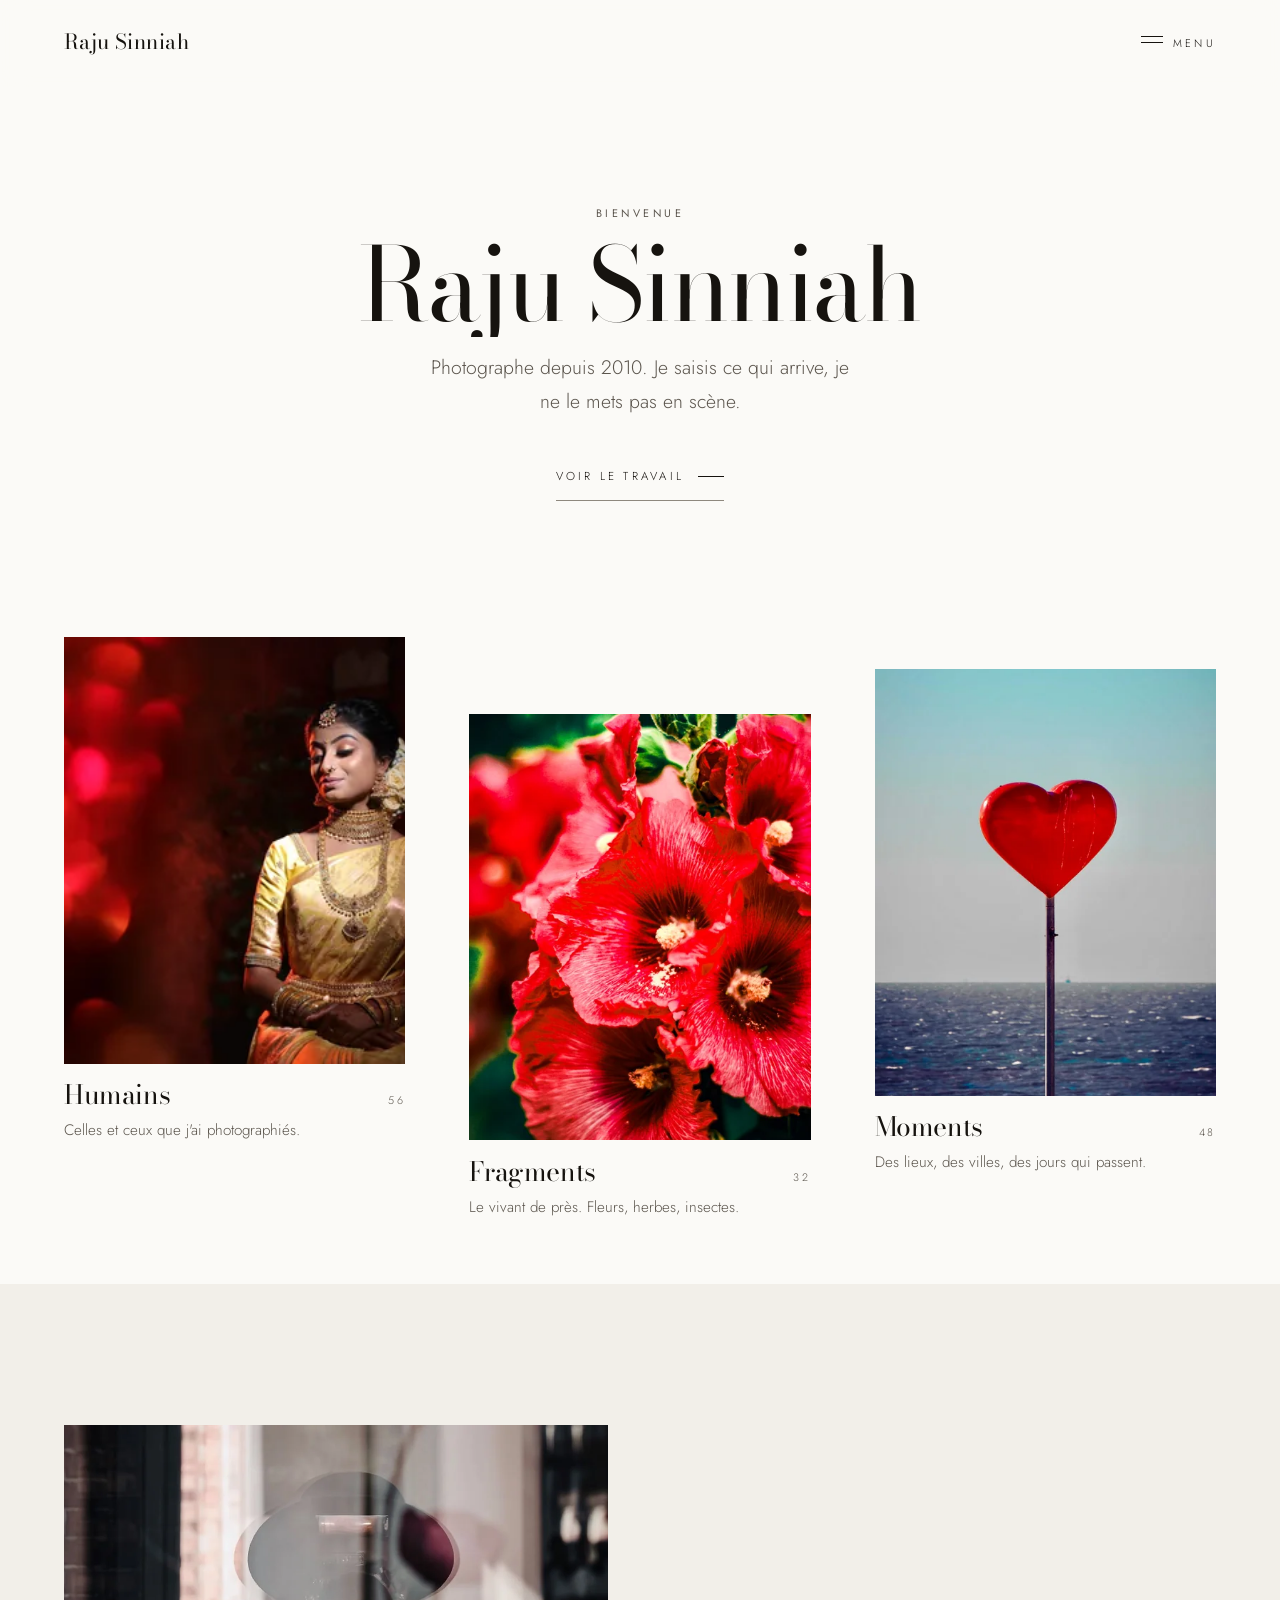
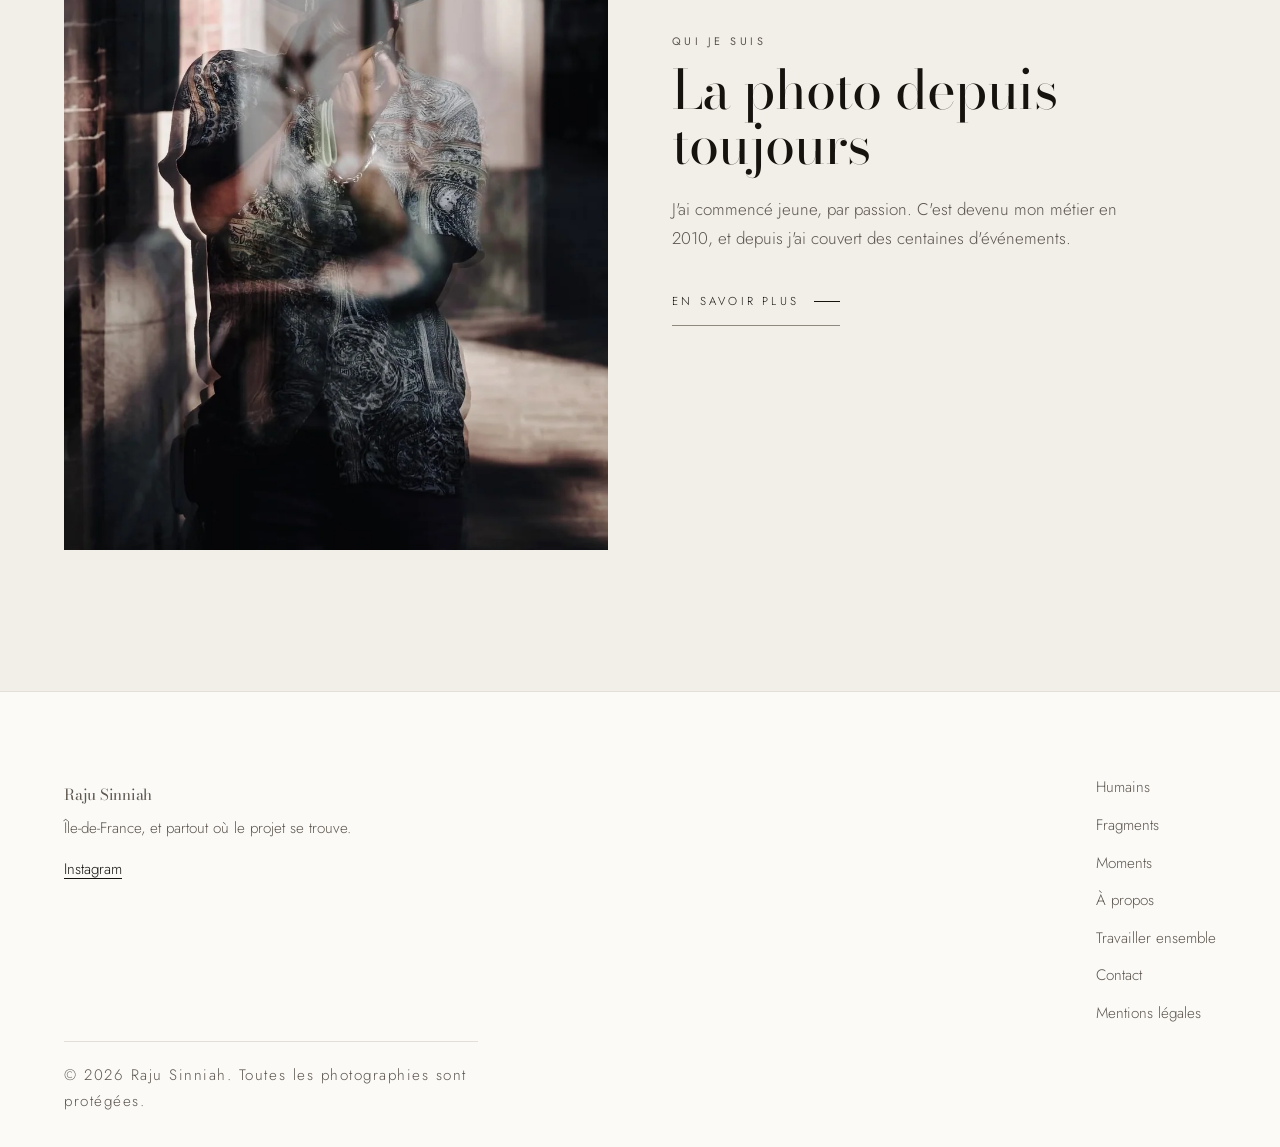
==== index.html @ 7cd714f3 "feat: 136 photographies, fond clair et page à propos Le fond noir rendait le texte pénible à lire. L" ====
<!DOCTYPE html>
<html lang="fr">
<head>
<meta charset="UTF-8">
<meta name="viewport" content="width=device-width, initial-scale=1">
<title>Raju Sinniah — Photographe, Île-de-France</title>
<meta name="description" content="Photographe depuis 2010. Mariages, portraits, événements et images de marque, en Île-de-France et partout en France.">
<link rel="canonical" href="https://jrpsg92.github.io/Rajouphoto.fr/">

<meta property="og:type" content="website">
<meta property="og:title" content="Raju Sinniah — Photographe, Île-de-France">
<meta property="og:description" content="Photographe depuis 2010. Mariages, portraits, événements et images de marque, en Île-de-France et partout en France.">
<meta property="og:image" content="https://jrpsg92.github.io/Rajouphoto.fr/img/humains-01-1200.webp">
<meta property="og:url" content="https://jrpsg92.github.io/Rajouphoto.fr/">
<meta property="og:locale" content="fr_FR">
<meta name="twitter:card" content="summary_large_image">
<meta name="theme-color" content="#0E0B09">

<link rel="preconnect" href="https://fonts.googleapis.com">
<link rel="preconnect" href="https://fonts.gstatic.com" crossorigin>
<link href="https://fonts.googleapis.com/css2?family=Bodoni+Moda:opsz,wght@6..96,400;6..96,500&family=Jost:wght@300;400&display=swap" rel="stylesheet">
<link rel="stylesheet" href="style.css">
</head>
<body>
<a class="saut-contenu" href="#contenu">Aller au contenu</a>

<header class="entete" data-entete>
  <div class="enveloppe entete__rangee">
    <a class="signature" href="index.html">Raju Sinniah</a>
    <button class="bascule" data-bascule aria-expanded="false" aria-controls="menu">
      <span class="bascule__traits" aria-hidden="true"></span>
      <span data-libelle>Menu</span>
    </button>
  </div>
</header>

<nav class="nav" id="menu" data-nav aria-label="Navigation principale">
  <ul>
      <li><a href="index.html" aria-current="page">Accueil</a></li>
      <li><a href="humains.html">Humains</a></li>
      <li><a href="fragments.html">Fragments</a></li>
      <li><a href="moments.html">Moments</a></li>
      <li><a href="a-propos.html">À propos</a></li>
      <li><a href="prestations.html">Travailler ensemble</a></li>
      <li><a href="contact.html">Contact</a></li>
  </ul>
</nav>

<main id="contenu">

  <section class="accueil">
    <div class="enveloppe">
      <span class="leve"><span class="repere">Bienvenue</span></span>
      <h1 class="leve leve--2"><span>Raju Sinniah</span></h1>
      <span class="leve leve--3">
        <span class="accueil__ligne">Photographe depuis 2010. Je saisis ce qui arrive,
        je ne le mets pas en scène.</span>
      </span>
      <div class="accueil__actions"><a class="action" href="humains.html">Voir le travail</a></div>
    </div>
  </section>

  <section class="section section--mince">
    <div class="enveloppe">
      <!-- series:debut -->
      <div class="series">
        <a class="serie" href="humains.html">
          <div class="serie__cadre">
            <img src="img/humains-01-480.webp" srcset="img/humains-01-480.webp 480w, img/humains-01-1000.webp 1000w, img/humains-01-1700.webp 1700w"
               sizes="(min-width: 52rem) 31vw, 100vw"
               alt="Humains, celles et ceux que j'ai photographiés" loading="lazy">
          </div>
          <div class="serie__pied">
            <h3>Humains</h3>
            <span class="serie__nombre">56</span>
          </div>
          <p class="serie__mot">Celles et ceux que j'ai photographiés.</p>
        </a>
        <a class="serie" href="fragments.html">
          <div class="serie__cadre">
            <img src="img/fragments-01-480.webp" srcset="img/fragments-01-480.webp 480w, img/fragments-01-1000.webp 1000w"
               sizes="(min-width: 52rem) 31vw, 100vw"
               alt="Fragments, le vivant de près. fleurs, herbes, insectes" loading="lazy">
          </div>
          <div class="serie__pied">
            <h3>Fragments</h3>
            <span class="serie__nombre">32</span>
          </div>
          <p class="serie__mot">Le vivant de près. Fleurs, herbes, insectes.</p>
        </a>
        <a class="serie" href="moments.html">
          <div class="serie__cadre">
            <img src="img/moments-01-480.webp" srcset="img/moments-01-480.webp 480w, img/moments-01-1000.webp 1000w"
               sizes="(min-width: 52rem) 31vw, 100vw"
               alt="Moments, des lieux, des villes, des jours qui passent" loading="lazy">
          </div>
          <div class="serie__pied">
            <h3>Moments</h3>
            <span class="serie__nombre">48</span>
          </div>
          <p class="serie__mot">Des lieux, des villes, des jours qui passent.</p>
        </a>
      </div>
      <!-- series:fin -->
    </div>
  </section>

  <section class="section section--creuse">
    <div class="enveloppe duo duo--portrait">
      <img src="img/portrait-raju-1000.webp"
           srcset="img/portrait-raju-480.webp 480w, img/portrait-raju-1000.webp 1000w"
           sizes="(min-width: 56rem) 46vw, 100vw"
           alt="Raju Sinniah, appareil levé, reflété dans une vitrine"
           loading="lazy" width="1000" height="1333">
      <div>
        <p class="repere">Qui je suis</p>
        <h2 style="margin-top:.7rem">La photo depuis<br>toujours</h2>
        <p style="margin-top:1.4rem;color:var(--encre-doux)">J'ai commencé jeune,
          par passion. C'est devenu mon métier en 2010, et depuis j'ai couvert
          des centaines d'événements.</p>
        <p style="margin-top:1.6rem"><a class="action" href="a-propos.html">En savoir plus</a></p>
      </div>
    </div>
  </section>

</main>

<footer class="pied">
  <div class="enveloppe">
    <div class="pied__rangee">
      <div>
        <p class="pied__nom didone">Raju Sinniah</p>
        <p>Île-de-France, et partout où le projet se trouve.</p>
        <p><a href="https://www.instagram.com/raju_sinniah/" rel="noopener">Instagram</a></p>
      </div>
      <ul>
        <li><a href="humains.html">Humains</a></li>
        <li><a href="fragments.html">Fragments</a></li>
        <li><a href="moments.html">Moments</a></li>
        <li><a href="a-propos.html">À propos</a></li>
        <li><a href="prestations.html">Travailler ensemble</a></li>
        <li><a href="contact.html">Contact</a></li>
        <li><a href="mentions-legales.html">Mentions légales</a></li>
      </ul>
    </div>
    <p class="pied__mention">© 2026 Raju Sinniah. Toutes les photographies sont protégées.</p>
  </div>
</footer>

<script src="script.js" defer></script>
<script type="application/ld+json">
{
  "@context": "https://schema.org",
  "@type": "ProfessionalService",
  "name": "Raju Sinniah",
  "description": "Photographe depuis 2010. Mariages, portraits, événements et images de marque.",
  "url": "https://jrpsg92.github.io/Rajouphoto.fr/",
  "image": "https://jrpsg92.github.io/Rajouphoto.fr/img/humains-01-1000.webp",
  "address": { "@type": "PostalAddress", "addressRegion": "Île-de-France", "addressCountry": "FR" },
  "areaServed": { "@type": "Country", "name": "France" },
  "sameAs": ["https://www.instagram.com/raju_sinniah/"],
  "foundingDate": "2010"
}
</script>
</body>
</html>
---- style.css ----
/* ==========================================================================
   Raju Sinniah — photographe
   Blanc chaud, encre, un rouge profond en repère. Les photographies
   portent toute la couleur, le site n'en ajoute pas. Didone de magazine
   pour les titres, sans empattement fin pour le texte.
   ========================================================================== */

:root {
  --blanc: #FBFAF7;
  --blanc-creux: #F2EFE9;
  --encre: #16130F;
  --encre-doux: #5C564E;
  --rouge: #A8181E;

  --filet: #E3DFD8;        /* séparateur décoratif */
  --filet-actif: #8E887E;  /* contour porteur d'information, ≥ 3:1 */

  --marge: clamp(1.25rem, 5vw, 5rem);
  --respiration: clamp(4.5rem, 11vw, 9rem);
  --courbe: cubic-bezier(.19, 1, .22, 1);
}

*, *::before, *::after { box-sizing: border-box; }
html { scroll-behavior: smooth; }

body {
  margin: 0;
  background: var(--blanc);
  color: var(--encre);
  font-family: Jost, system-ui, -apple-system, sans-serif;
  font-size: clamp(1rem, .95rem + .2vw, 1.06rem);
  font-weight: 300;
  line-height: 1.7;
  -webkit-font-smoothing: antialiased;
}

h1, h2, h3, .didone {
  font-family: "Bodoni Moda", Didot, "Times New Roman", serif;
  font-weight: 400;
  font-optical-sizing: auto;
  line-height: 1.02;
  letter-spacing: -.015em;
  margin: 0;
  text-wrap: balance;
}

h1 { font-size: clamp(2.8rem, 1.4rem + 6.2vw, 7rem); }
h2 { font-size: clamp(2rem, 1.3rem + 3vw, 3.4rem); }
h3 { font-size: clamp(1.25rem, 1.1rem + .7vw, 1.7rem); }

p { margin: 0 0 1em; max-width: 46ch; }
img { display: block; max-width: 100%; height: auto; }

a { color: var(--encre); text-underline-offset: .25em; }
a:hover { text-decoration-color: var(--rouge); }

:focus-visible { outline: 2px solid var(--rouge); outline-offset: 4px; }

.repere {
  font-size: .68rem; font-weight: 400;
  letter-spacing: .32em; text-transform: uppercase;
  color: var(--encre-doux);
}

.enveloppe { width: min(100% - 2 * var(--marge), 1440px); margin-inline: auto; }

.saut-contenu {
  position: absolute; left: -9999px; top: 0;
  background: var(--encre); color: var(--blanc);
  padding: .75rem 1.25rem; z-index: 300;
}
.saut-contenu:focus { left: 1rem; top: 1rem; }

/* --- En-tête ------------------------------------------------------------ */
.entete {
  position: sticky; top: 0; z-index: 200;
  padding-block: 1.3rem;
  background: color-mix(in srgb, var(--blanc) 90%, transparent);
  backdrop-filter: blur(14px);
  border-bottom: 1px solid transparent;
  transition: border-color .4s var(--courbe);
}
.entete[data-pose="true"] { border-bottom-color: var(--filet); }
.entete__rangee { display: flex; align-items: center; justify-content: space-between; gap: 1rem; }

.signature {
  font-family: "Bodoni Moda", Didot, serif;
  font-size: 1.3rem; letter-spacing: .02em;
  text-decoration: none; color: var(--encre); line-height: 1;
}

.bascule {
  display: inline-flex; align-items: center; gap: .6rem;
  background: none; border: 0; color: var(--encre);
  font: inherit; font-size: .68rem; letter-spacing: .3em;
  text-transform: uppercase; cursor: pointer;
  min-height: 44px; padding: 0;
}
.bascule__traits { position: relative; width: 22px; height: 1px; background: currentColor; }
.bascule__traits::before {
  content: ""; position: absolute; left: 0; top: -6px;
  width: 22px; height: 1px; background: currentColor;
  transition: transform .4s var(--courbe);
}
[aria-expanded="true"] .bascule__traits { background: transparent; }
[aria-expanded="true"] .bascule__traits::before { transform: translateY(6px) rotate(-45deg); }
[aria-expanded="true"] .bascule__traits::after {
  content: ""; position: absolute; left: 0; top: 0;
  width: 22px; height: 1px; background: currentColor;
  transform: rotate(45deg);
}

/* Volet plein écran : le menu devient un moment, pas une barre. */
.nav {
  position: fixed; inset: 0; z-index: 150;
  background: var(--blanc);
  display: grid; place-items: center;
  opacity: 0; visibility: hidden;
  transition: opacity .45s var(--courbe), visibility .45s;
}
.nav[data-ouvert="true"] { opacity: 1; visibility: visible; }
.nav ul { list-style: none; margin: 0; padding: 0; text-align: center; }
.nav li { overflow: hidden; }
.nav a {
  display: block; padding: .14em 0;
  font-family: "Bodoni Moda", Didot, serif;
  font-size: clamp(1.9rem, 1rem + 4.4vw, 3.6rem);
  text-decoration: none; color: var(--encre);
  transform: translateY(105%);
  transition: transform .6s var(--courbe), color .3s;
}
.nav[data-ouvert="true"] a { transform: translateY(0); }
.nav li:nth-child(2) a { transition-delay: .05s; }
.nav li:nth-child(3) a { transition-delay: .1s; }
.nav li:nth-child(4) a { transition-delay: .15s; }
.nav li:nth-child(5) a { transition-delay: .2s; }
.nav li:nth-child(6) a { transition-delay: .25s; }
.nav li:nth-child(7) a { transition-delay: .3s; }
.nav a:hover, .nav a[aria-current="page"] { color: var(--rouge); }

/* --- Liens d'action ----------------------------------------------------- */
.action {
  display: inline-flex; align-items: center; gap: .9rem;
  min-height: 48px; padding: .2rem 0;
  font-size: .72rem; letter-spacing: .28em; text-transform: uppercase;
  color: var(--encre); text-decoration: none;
  border-bottom: 1px solid var(--filet-actif);
  transition: border-color .35s var(--courbe), color .35s;
}
.action::after { content: ""; width: 26px; height: 1px; background: currentColor; transition: width .35s var(--courbe); }
.action:hover { color: var(--rouge); border-color: var(--rouge); }
.action:hover::after { width: 42px; }

/* --- Accueil ------------------------------------------------------------ */
/* Pas de grande photographie en ouverture : un mot, un nom, et le travail
   juste en dessous. */
.accueil {
  padding-block: clamp(4rem, 13vh, 9rem) clamp(3rem, 8vh, 6rem);
  text-align: center;
}
.accueil h1 { margin-block: .7rem .9rem; }
.accueil__ligne {
  font-size: clamp(1.02rem, .96rem + .45vw, 1.22rem);
  color: var(--encre-doux); max-width: 38ch;
  margin-inline: auto;
}
.accueil__actions { display: flex; justify-content: center; margin-top: 2.2rem; }

/* Le mot d'accueil se révèle au chargement, une fois. */
.leve { display: block; overflow: hidden; }
.leve > * { display: block; transform: translateY(102%); animation: lever 1s var(--courbe) .1s forwards; }
.leve--2 > * { animation-delay: .22s; }
.leve--3 > * { animation-delay: .34s; }
@keyframes lever { to { transform: translateY(0); } }

/* --- Sections ----------------------------------------------------------- */
.section { padding-block: var(--respiration); }
.section--creuse { background: var(--blanc-creux); }
.section--mince { padding-block: clamp(2.5rem, 6vw, 4rem); }
.section__chapeau { margin-bottom: clamp(2.5rem, 6vw, 4rem); }
.section__chapeau h2 { margin-top: .7rem; }
.section__chapeau p:last-child { margin-top: 1.1rem; color: var(--encre-doux); }

/* --- Séries ------------------------------------------------------------- */
.series { display: grid; gap: clamp(2.5rem, 5vw, 4rem); }
@media (min-width: 52rem) {
  .series { grid-template-columns: repeat(3, 1fr); align-items: start; }
  .series > :nth-child(2) { margin-top: clamp(2.5rem, 6vw, 5rem); }
  .series > :nth-child(3) { margin-top: clamp(1rem, 2.5vw, 2rem); }
}

.serie { display: block; text-decoration: none; color: var(--encre); }
.serie__cadre { overflow: hidden; background: var(--blanc-creux); }
.serie__cadre img {
  width: 100%; aspect-ratio: 4 / 5; object-fit: cover;
  transition: transform 1.3s var(--courbe);
}
.serie:hover .serie__cadre img { transform: scale(1.03); }
.serie__pied { display: flex; align-items: baseline; gap: 1rem; margin-top: 1.1rem; }
.serie__pied h3 { transition: color .3s; }
.serie:hover .serie__pied h3 { color: var(--rouge); }
.serie__nombre { font-size: .68rem; letter-spacing: .24em; color: var(--encre-doux); margin-left: auto; }
.serie__mot { margin: .5rem 0 0; color: var(--encre-doux); font-size: .95rem; }

/* --- Planche ------------------------------------------------------------ */
.planche { display: grid; gap: clamp(.5rem, 1.2vw, 1rem); grid-template-columns: repeat(2, 1fr); }
@media (min-width: 40rem) { .planche { grid-template-columns: repeat(3, 1fr); } }
@media (min-width: 72rem) { .planche { grid-template-columns: repeat(4, 1fr); } }

.cliche { margin: 0; background: var(--blanc-creux); }
.cliche button { display: block; width: 100%; padding: 0; border: 0; background: none; cursor: zoom-in; overflow: hidden; }
.cliche img {
  width: 100%; aspect-ratio: 4 / 5; object-fit: cover;
  transition: transform 1.1s var(--courbe), opacity .4s;
}
.cliche button:hover img { transform: scale(1.04); opacity: .88; }

/* --- Listes ------------------------------------------------------------- */
.liste-grande { list-style: none; margin: 0; padding: 0; }
.liste-grande li { border-top: 1px solid var(--filet); }
.liste-grande li:last-child { border-bottom: 1px solid var(--filet); }
.liste-grande span {
  display: block; padding-block: clamp(1rem, 2.4vw, 1.5rem);
  font-family: "Bodoni Moda", Didot, serif;
  font-size: clamp(1.35rem, 1rem + 1.9vw, 2.4rem);
  line-height: 1.12;
}
.liste-grande em {
  font-style: normal; display: block; margin-top: .35rem;
  color: var(--encre-doux); font-family: Jost, sans-serif;
  font-size: .68rem; letter-spacing: .24em; text-transform: uppercase;
}

/* --- Duo texte / image -------------------------------------------------- */
.duo { display: grid; gap: clamp(2rem, 5vw, 4.5rem); align-items: center; }
@media (min-width: 56rem) { .duo { grid-template-columns: 1fr 1fr; } }
.duo img { width: 100%; aspect-ratio: 4 / 5; object-fit: cover; }
.duo--portrait img { aspect-ratio: 3 / 4; }

/* --- Pied --------------------------------------------------------------- */
.pied { border-top: 1px solid var(--filet); padding-block: clamp(3rem, 7vw, 5rem) 2rem; }
.pied__rangee { display: grid; gap: 2.5rem; }
@media (min-width: 52rem) { .pied__rangee { grid-template-columns: 1fr auto; align-items: start; } }
.pied__nom { font-family: "Bodoni Moda", Didot, serif; font-size: clamp(2rem, 1.2rem + 2.6vw, 3.2rem); line-height: 1; margin: 0; }
.pied p { color: var(--encre-doux); font-size: .95rem; margin: .9rem 0 0; }
.pied ul { list-style: none; margin: 0; padding: 0; display: grid; gap: .55rem; }
.pied ul a { font-size: .95rem; color: var(--encre-doux); text-decoration: none; }
.pied ul a:hover { color: var(--encre); }
.pied__mention {
  margin-top: clamp(2.5rem, 6vw, 4rem); padding-top: 1.3rem;
  border-top: 1px solid var(--filet);
  font-size: .72rem; letter-spacing: .1em; color: var(--encre-doux);
}

/* --- Visionneuse -------------------------------------------------------- */
.visionneuse { border: 0; padding: 0; background: transparent; max-width: 100vw; max-height: 100svh; }
.visionneuse::backdrop { background: rgb(20 17 14 / .95); }
.visionneuse img { max-width: 94vw; max-height: 84svh; width: auto; }
.visionneuse__barre { display: flex; justify-content: center; gap: 1.5rem; padding-top: 1.25rem; }
.visionneuse__bouton {
  width: 48px; height: 48px; border: 0; background: none;
  color: #CFC9C0; font-size: 1.3rem; cursor: pointer;
  transition: color .3s;
}
.visionneuse__bouton:hover { color: #FFFFFF; }

/* --- Utilitaires -------------------------------------------------------- */
.hors-ecran {
  position: absolute; width: 1px; height: 1px;
  padding: 0; margin: -1px; overflow: hidden;
  clip-path: inset(50%); white-space: nowrap;
}

@media (prefers-reduced-motion: reduce) {
  html { scroll-behavior: auto; }
  *, *::before, *::after {
    animation-duration: .01ms !important;
    animation-iteration-count: 1 !important;
    transition-duration: .01ms !important;
  }
  .leve > * { transform: none; }
  .nav a { transform: none; }
}
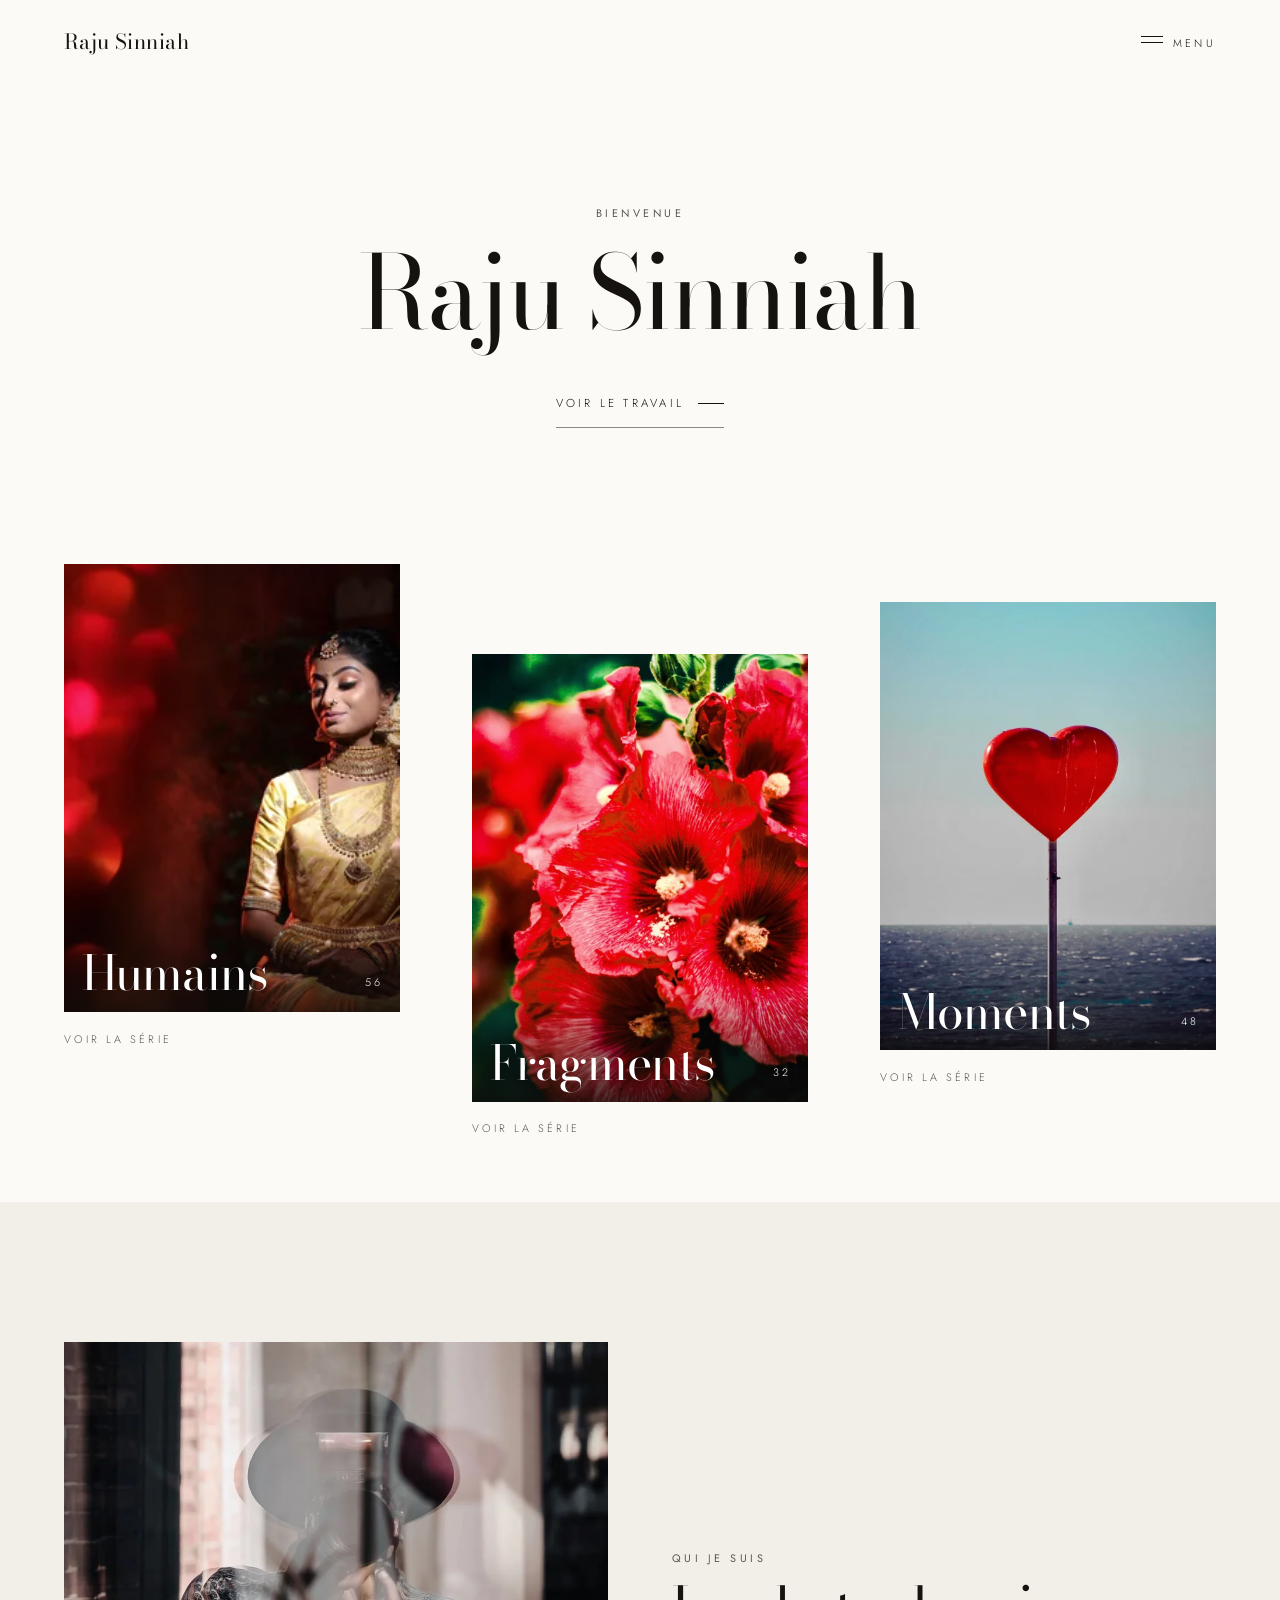
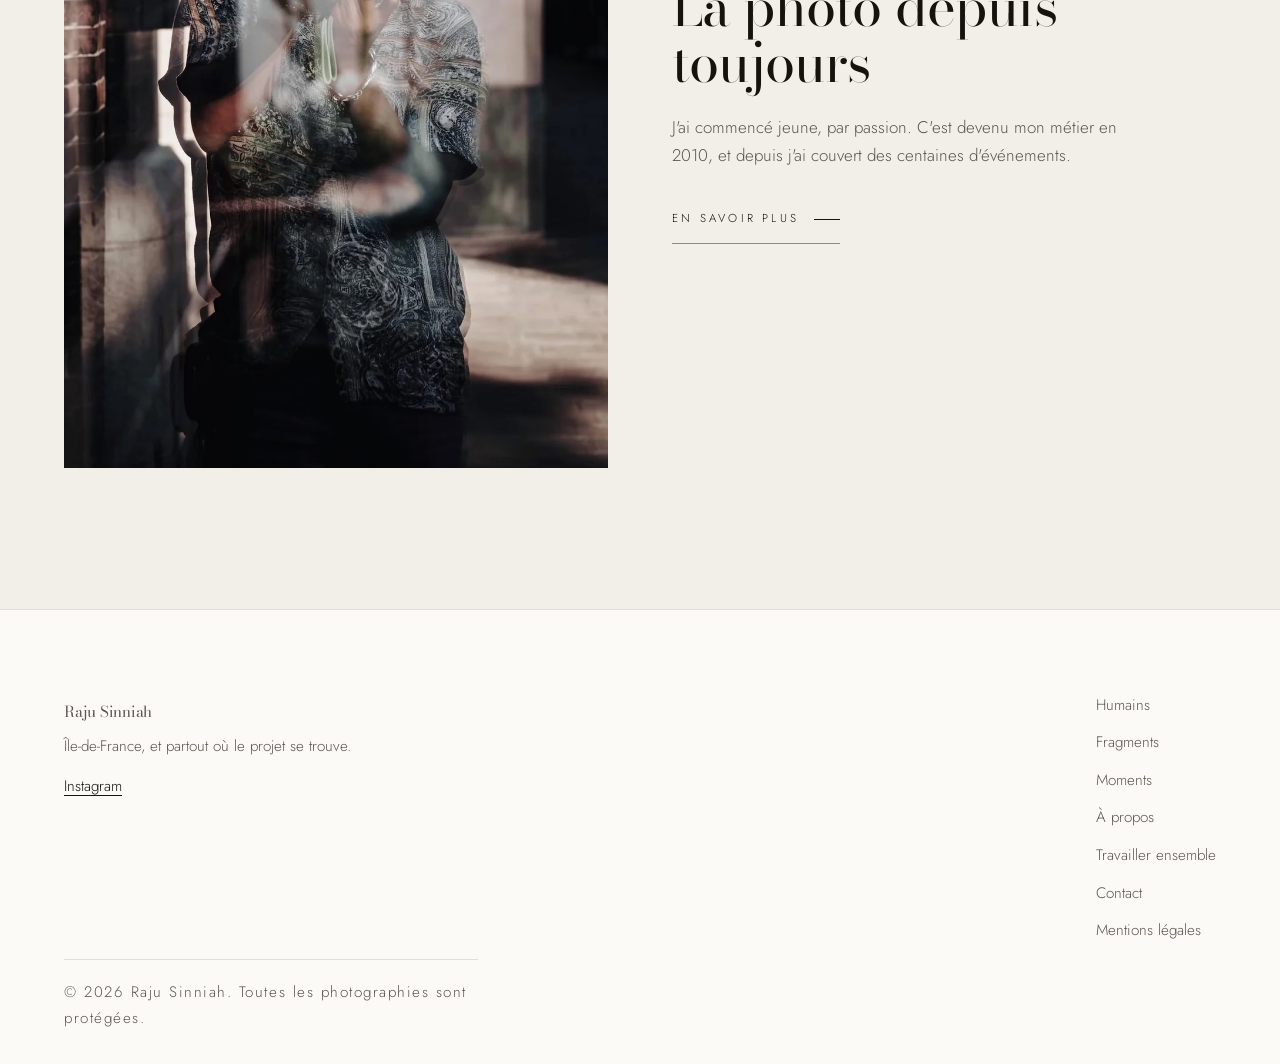
==== commit 3712a9be: "feat: interactions d'ouverture et mise en page des séries Corrige le nom tranché sur l'accueil. Le m" ====
--- a/index.html
+++ b/index.html
@@ -23,6 +23,7 @@
 </head>
 <body>
 <a class="saut-contenu" href="#contenu">Aller au contenu</a>
+<div class="rideau" aria-hidden="true"></div>
 
 <header class="entete" data-entete>
   <div class="enveloppe entete__rangee">
@@ -52,11 +53,9 @@
     <div class="enveloppe">
       <span class="leve"><span class="repere">Bienvenue</span></span>
       <h1 class="leve leve--2"><span>Raju Sinniah</span></h1>
-      <span class="leve leve--3">
-        <span class="accueil__ligne">Photographe depuis 2010. Je saisis ce qui arrive,
-        je ne le mets pas en scène.</span>
-      </span>
-      <div class="accueil__actions"><a class="action" href="humains.html">Voir le travail</a></div>
+      <div class="accueil__actions leve leve--3">
+        <span><a class="action" href="humains.html">Voir le travail</a></span>
+      </div>
     </div>
   </section>
 
@@ -64,41 +63,41 @@
     <div class="enveloppe">
       <!-- series:debut -->
       <div class="series">
-        <a class="serie" href="humains.html">
-          <div class="serie__cadre">
+        <a class="serie" href="humains.html" data-apparait style="--delai:0.00s">
+          <div class="serie__cadre volet">
             <img src="img/humains-01-480.webp" srcset="img/humains-01-480.webp 480w, img/humains-01-1000.webp 1000w, img/humains-01-1700.webp 1700w"
                sizes="(min-width: 52rem) 31vw, 100vw"
-               alt="Humains, celles et ceux que j'ai photographiés" loading="lazy">
+               alt="Humains, photographie de Raju Sinniah" loading="lazy">
+            <span class="serie__pied">
+              <span class="serie__nom didone">Humains</span>
+              <span class="serie__nombre">56</span>
+            </span>
           </div>
-          <div class="serie__pied">
-            <h3>Humains</h3>
-            <span class="serie__nombre">56</span>
-          </div>
-          <p class="serie__mot">Celles et ceux que j'ai photographiés.</p>
+          <span class="serie__fleche">Voir la série</span>
         </a>
-        <a class="serie" href="fragments.html">
-          <div class="serie__cadre">
+        <a class="serie" href="fragments.html" data-apparait style="--delai:0.12s">
+          <div class="serie__cadre volet">
             <img src="img/fragments-01-480.webp" srcset="img/fragments-01-480.webp 480w, img/fragments-01-1000.webp 1000w"
                sizes="(min-width: 52rem) 31vw, 100vw"
-               alt="Fragments, le vivant de près. fleurs, herbes, insectes" loading="lazy">
+               alt="Fragments, photographie de Raju Sinniah" loading="lazy">
+            <span class="serie__pied">
+              <span class="serie__nom didone">Fragments</span>
+              <span class="serie__nombre">32</span>
+            </span>
           </div>
-          <div class="serie__pied">
-            <h3>Fragments</h3>
-            <span class="serie__nombre">32</span>
-          </div>
-          <p class="serie__mot">Le vivant de près. Fleurs, herbes, insectes.</p>
+          <span class="serie__fleche">Voir la série</span>
         </a>
-        <a class="serie" href="moments.html">
-          <div class="serie__cadre">
+        <a class="serie" href="moments.html" data-apparait style="--delai:0.24s">
+          <div class="serie__cadre volet">
             <img src="img/moments-01-480.webp" srcset="img/moments-01-480.webp 480w, img/moments-01-1000.webp 1000w"
                sizes="(min-width: 52rem) 31vw, 100vw"
-               alt="Moments, des lieux, des villes, des jours qui passent" loading="lazy">
+               alt="Moments, photographie de Raju Sinniah" loading="lazy">
+            <span class="serie__pied">
+              <span class="serie__nom didone">Moments</span>
+              <span class="serie__nombre">48</span>
+            </span>
           </div>
-          <div class="serie__pied">
-            <h3>Moments</h3>
-            <span class="serie__nombre">48</span>
-          </div>
-          <p class="serie__mot">Des lieux, des villes, des jours qui passent.</p>
+          <span class="serie__fleche">Voir la série</span>
         </a>
       </div>
       <!-- series:fin -->
@@ -106,12 +105,14 @@
   </section>
 
   <section class="section section--creuse">
-    <div class="enveloppe duo duo--portrait">
-      <img src="img/portrait-raju-1000.webp"
-           srcset="img/portrait-raju-480.webp 480w, img/portrait-raju-1000.webp 1000w"
-           sizes="(min-width: 56rem) 46vw, 100vw"
-           alt="Raju Sinniah, appareil levé, reflété dans une vitrine"
-           loading="lazy" width="1000" height="1333">
+    <div class="enveloppe duo duo--portrait" data-apparait>
+      <div class="volet">
+        <img src="img/portrait-raju-1000.webp"
+             srcset="img/portrait-raju-480.webp 480w, img/portrait-raju-1000.webp 1000w"
+             sizes="(min-width: 56rem) 46vw, 100vw"
+             alt="Raju Sinniah, appareil levé, reflété dans une vitrine"
+             loading="lazy" width="1000" height="1333">
+      </div>
       <div>
         <p class="repere">Qui je suis</p>
         <h2 style="margin-top:.7rem">La photo depuis<br>toujours</h2>
--- a/style.css
+++ b/style.css
@@ -167,8 +167,13 @@
 .accueil__actions { display: flex; justify-content: center; margin-top: 2.2rem; }
 
 /* Le mot d'accueil se révèle au chargement, une fois. */
-.leve { display: block; overflow: hidden; }
-.leve > * { display: block; transform: translateY(102%); animation: lever 1s var(--courbe) .1s forwards; }
+/* Le masque doit laisser passer les jambages, sinon le « j » de Raju est
+   tranché. On ouvre la boîte puis on reprend la place en marge négative. */
+.leve {
+  display: block; overflow: hidden;
+  padding-block: .08em .2em; margin-block: -.08em -.2em;
+}
+.leve > * { display: block; transform: translateY(104%); animation: lever 1s var(--courbe) .1s forwards; }
 .leve--2 > * { animation-delay: .22s; }
 .leve--3 > * { animation-delay: .34s; }
 @keyframes lever { to { transform: translateY(0); } }
@@ -179,28 +184,53 @@
 .section--mince { padding-block: clamp(2.5rem, 6vw, 4rem); }
 .section__chapeau { margin-bottom: clamp(2.5rem, 6vw, 4rem); }
 .section__chapeau h2 { margin-top: .7rem; }
+.section__chapeau--serie { margin-bottom: clamp(2rem, 5vw, 3rem); }
+.section__chapeau--serie h1 { margin-top: .5rem; }
 .section__chapeau p:last-child { margin-top: 1.1rem; color: var(--encre-doux); }
 
 /* --- Séries ------------------------------------------------------------- */
-.series { display: grid; gap: clamp(2.5rem, 5vw, 4rem); }
+/* Trois entrées, décalées verticalement, avec le nom en très grand qui
+   mord sur l'image. Le compte se lit comme une légende de planche. */
+.series { display: grid; gap: clamp(3rem, 6vw, 4.5rem); }
 @media (min-width: 52rem) {
   .series { grid-template-columns: repeat(3, 1fr); align-items: start; }
-  .series > :nth-child(2) { margin-top: clamp(2.5rem, 6vw, 5rem); }
-  .series > :nth-child(3) { margin-top: clamp(1rem, 2.5vw, 2rem); }
+  .series > :nth-child(2) { margin-top: clamp(3rem, 7vw, 6rem); }
+  .series > :nth-child(3) { margin-top: clamp(1.25rem, 3vw, 2.5rem); }
 }
 
 .serie { display: block; text-decoration: none; color: var(--encre); }
-.serie__cadre { overflow: hidden; background: var(--blanc-creux); }
+
+/* Le nom se pose dans le bas de l'image, sur un voile sombre qui garantit
+   la lisibilité quelle que soit la photographie. */
+.serie__cadre { position: relative; background: var(--blanc-creux); }
 .serie__cadre img {
-  width: 100%; aspect-ratio: 4 / 5; object-fit: cover;
-  transition: transform 1.3s var(--courbe);
-}
-.serie:hover .serie__cadre img { transform: scale(1.03); }
-.serie__pied { display: flex; align-items: baseline; gap: 1rem; margin-top: 1.1rem; }
-.serie__pied h3 { transition: color .3s; }
-.serie:hover .serie__pied h3 { color: var(--rouge); }
-.serie__nombre { font-size: .68rem; letter-spacing: .24em; color: var(--encre-doux); margin-left: auto; }
-.serie__mot { margin: .5rem 0 0; color: var(--encre-doux); font-size: .95rem; }
+  width: 100%; aspect-ratio: 3 / 4; object-fit: cover;
+  transition: transform 1.4s var(--courbe), filter .6s var(--courbe);
+  filter: saturate(.94);
+}
+.serie:hover .serie__cadre img { transform: scale(1.04); filter: saturate(1.06); }
+
+.serie__pied {
+  position: absolute; inset: auto 0 0; z-index: 2;
+  display: flex; align-items: flex-end; gap: .9rem;
+  padding: 3.5rem 1.1rem 1rem;
+  background: linear-gradient(to top, rgb(14 11 9 / .78) 0%, rgb(14 11 9 / .35) 45%, transparent 100%);
+}
+.serie__nom {
+  font-size: clamp(1.9rem, 1rem + 3vw, 3rem);
+  line-height: .95; color: #FFFFFF;
+}
+.serie__nombre {
+  margin-left: auto; padding-bottom: .4em;
+  font-size: .68rem; letter-spacing: .24em; color: #FFFFFF;
+}
+.serie__fleche {
+  display: block; margin-top: 1.1rem;
+  font-size: .68rem; letter-spacing: .28em; text-transform: uppercase;
+  color: var(--encre-doux);
+  transition: color .3s, letter-spacing .4s var(--courbe);
+}
+.serie:hover .serie__fleche { color: var(--rouge); letter-spacing: .36em; }
 
 /* --- Planche ------------------------------------------------------------ */
 .planche { display: grid; gap: clamp(.5rem, 1.2vw, 1rem); grid-template-columns: repeat(2, 1fr); }
@@ -271,6 +301,35 @@
   clip-path: inset(50%); white-space: nowrap;
 }
 
+/* --- Interactions ------------------------------------------------------- */
+/* Rideau d'ouverture de page. Animation CSS pure, donc il se lève même
+   si le JavaScript ne tourne pas. */
+.rideau {
+  position: fixed; inset: 0; z-index: 400;
+  background: var(--blanc); pointer-events: none;
+  transform-origin: top;
+  animation: lever-rideau .85s var(--courbe) .05s forwards;
+}
+@keyframes lever-rideau { to { transform: scaleY(0); } }
+
+/* Apparition au défilement. Sans JavaScript, rien n'est masqué. */
+[data-apparait] {
+  opacity: 0; transform: translateY(28px);
+  transition: opacity .9s var(--courbe), transform .9s var(--courbe);
+  transition-delay: var(--delai, 0s);
+}
+[data-apparait][data-vu="true"] { opacity: 1; transform: none; }
+
+/* Volet qui se retire sur l'image, comme on découvre un tirage. */
+.volet { position: relative; overflow: hidden; }
+.volet::after {
+  content: ""; position: absolute; inset: 0; z-index: 1;
+  background: var(--blanc); transform-origin: bottom;
+  transition: transform 1.05s var(--courbe);
+  transition-delay: calc(var(--delai, 0s) + .12s);
+}
+[data-vu="true"] .volet::after, .volet[data-vu="true"]::after { transform: scaleY(0); }
+
 @media (prefers-reduced-motion: reduce) {
   html { scroll-behavior: auto; }
   *, *::before, *::after {
@@ -280,4 +339,7 @@
   }
   .leve > * { transform: none; }
   .nav a { transform: none; }
-}
+  .rideau { display: none; }
+  [data-apparait] { opacity: 1; transform: none; }
+  .volet::after { display: none; }
+}
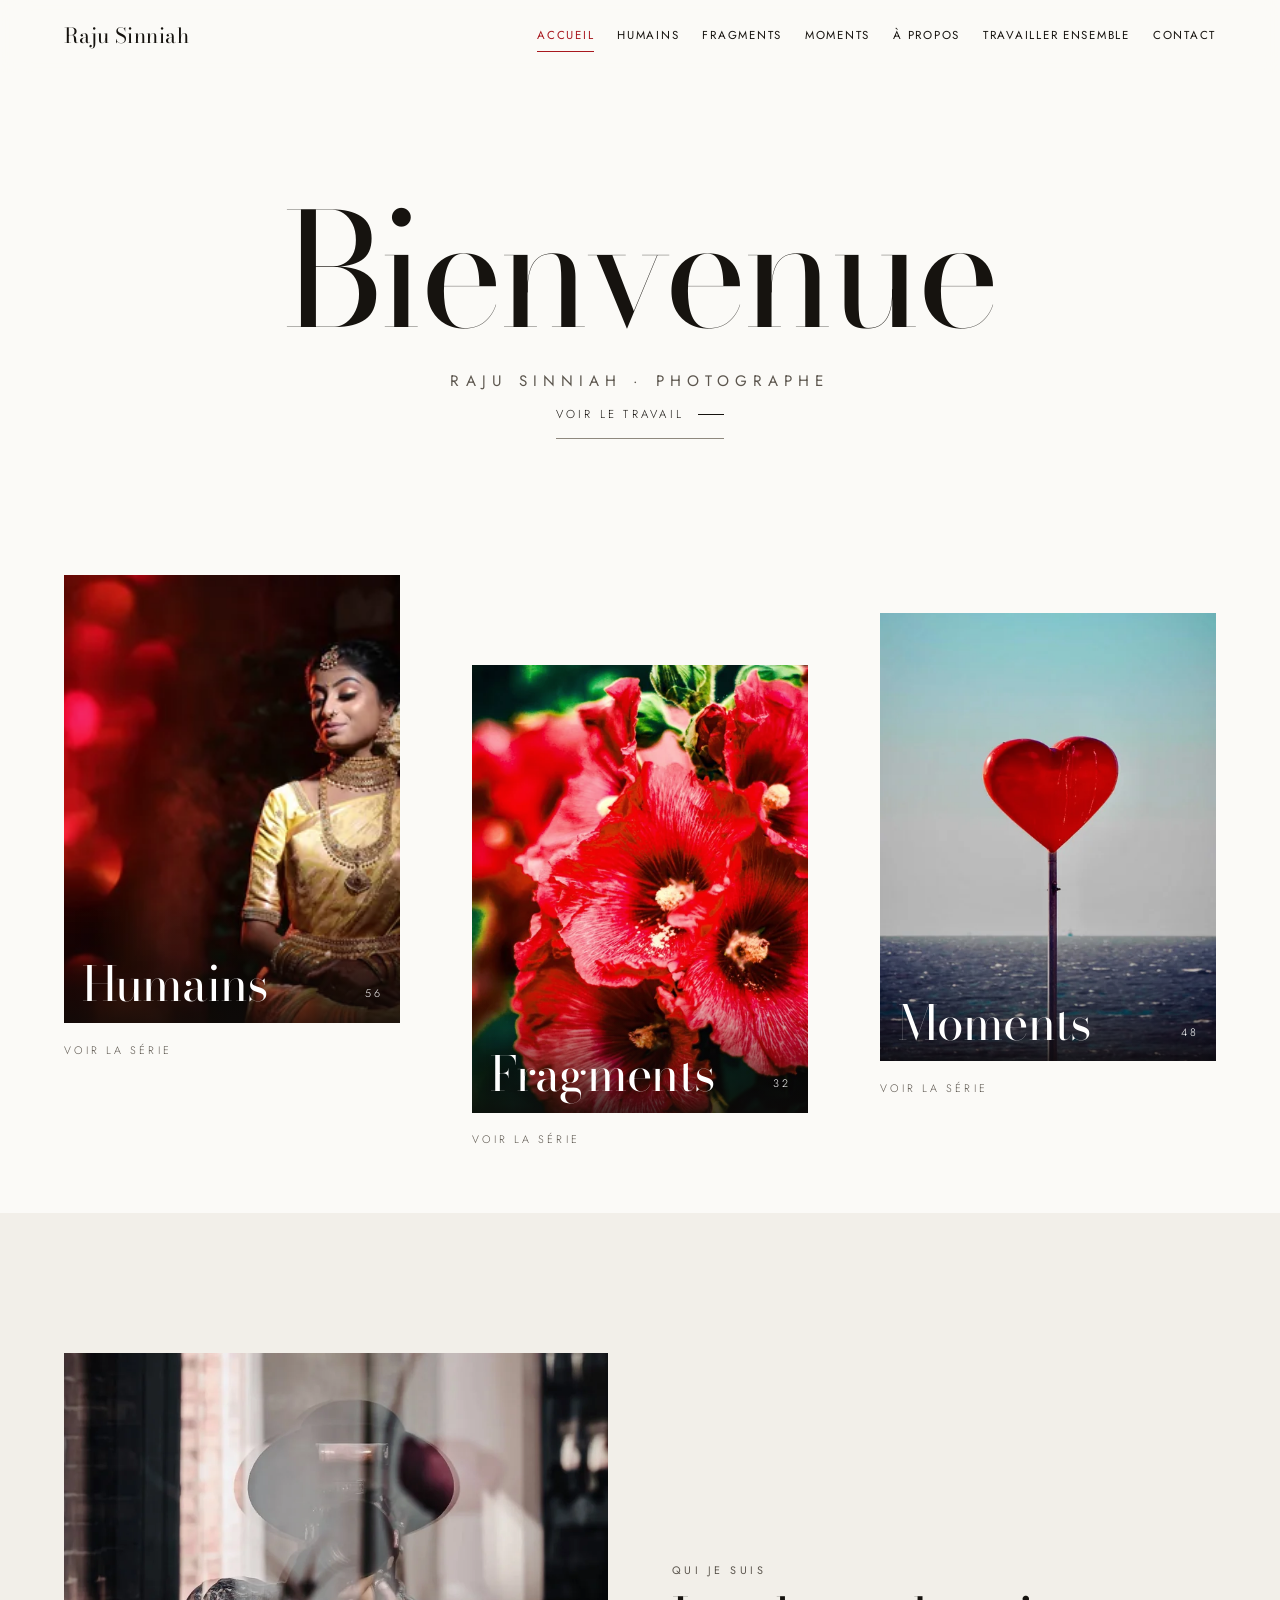
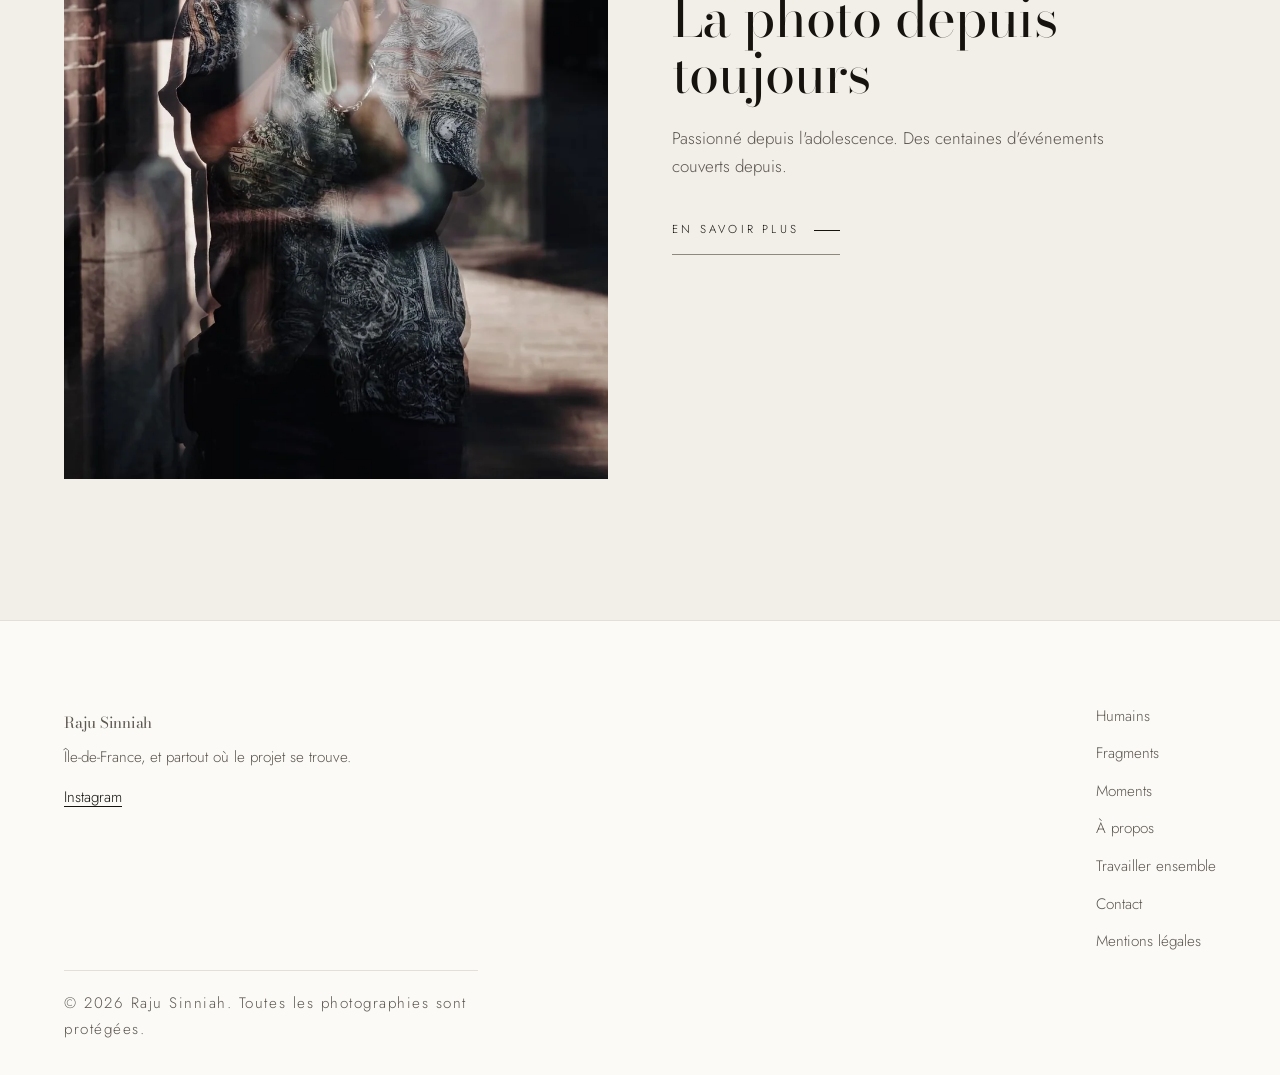
==== commit 8a155799: "feat: catégories en en-tête, Bienvenue en grand, repère au curseur La navigation s'affiche en clair " ====
--- a/index.html
+++ b/index.html
@@ -32,27 +32,28 @@
       <span class="bascule__traits" aria-hidden="true"></span>
       <span data-libelle>Menu</span>
     </button>
+    <nav class="nav" id="menu" data-nav aria-label="Navigation principale">
+      <ul>
+        <li><a href="index.html" aria-current="page">Accueil</a></li>
+        <li><a href="humains.html">Humains</a></li>
+        <li><a href="fragments.html">Fragments</a></li>
+        <li><a href="moments.html">Moments</a></li>
+        <li><a href="a-propos.html">À propos</a></li>
+        <li><a href="prestations.html">Travailler ensemble</a></li>
+        <li><a href="contact.html">Contact</a></li>
+      </ul>
+    </nav>
   </div>
 </header>
-
-<nav class="nav" id="menu" data-nav aria-label="Navigation principale">
-  <ul>
-      <li><a href="index.html" aria-current="page">Accueil</a></li>
-      <li><a href="humains.html">Humains</a></li>
-      <li><a href="fragments.html">Fragments</a></li>
-      <li><a href="moments.html">Moments</a></li>
-      <li><a href="a-propos.html">À propos</a></li>
-      <li><a href="prestations.html">Travailler ensemble</a></li>
-      <li><a href="contact.html">Contact</a></li>
-  </ul>
-</nav>
 
 <main id="contenu">
 
   <section class="accueil">
     <div class="enveloppe">
-      <span class="leve"><span class="repere">Bienvenue</span></span>
-      <h1 class="leve leve--2"><span>Raju Sinniah</span></h1>
+      <h1>
+        <span class="leve"><span class="accueil__bienvenue didone">Bienvenue</span></span>
+        <span class="leve leve--2"><span class="accueil__nom">Raju Sinniah · Photographe</span></span>
+      </h1>
       <div class="accueil__actions leve leve--3">
         <span><a class="action" href="humains.html">Voir le travail</a></span>
       </div>
@@ -116,9 +117,8 @@
       <div>
         <p class="repere">Qui je suis</p>
         <h2 style="margin-top:.7rem">La photo depuis<br>toujours</h2>
-        <p style="margin-top:1.4rem;color:var(--encre-doux)">J'ai commencé jeune,
-          par passion. C'est devenu mon métier en 2010, et depuis j'ai couvert
-          des centaines d'événements.</p>
+        <p style="margin-top:1.4rem;color:var(--encre-doux)">Passionné depuis
+          l'adolescence. Des centaines d'événements couverts depuis.</p>
         <p style="margin-top:1.6rem"><a class="action" href="a-propos.html">En savoir plus</a></p>
       </div>
     </div>
--- a/style.css
+++ b/style.css
@@ -81,7 +81,10 @@
   transition: border-color .4s var(--courbe);
 }
 .entete[data-pose="true"] { border-bottom-color: var(--filet); }
-.entete__rangee { display: flex; align-items: center; justify-content: space-between; gap: 1rem; }
+.entete__rangee {
+  display: flex; align-items: center; justify-content: space-between;
+  gap: 1rem; flex-wrap: nowrap;
+}
 
 .signature {
   font-family: "Bodoni Moda", Didot, serif;
@@ -110,7 +113,8 @@
   transform: rotate(45deg);
 }
 
-/* Volet plein écran : le menu devient un moment, pas une barre. */
+/* Sur mobile, un volet plein écran. Au-delà, les séries et les pages
+   s'affichent directement dans l'en-tête. */
 .nav {
   position: fixed; inset: 0; z-index: 150;
   background: var(--blanc);
@@ -138,6 +142,34 @@
 .nav li:nth-child(7) a { transition-delay: .3s; }
 .nav a:hover, .nav a[aria-current="page"] { color: var(--rouge); }
 
+@media (min-width: 62rem) {
+  .bascule { display: none; }
+  .nav {
+    position: static; inset: auto; z-index: auto;
+    background: none; display: block; place-items: initial;
+    opacity: 1; visibility: visible; transition: none;
+  }
+  .nav ul { display: flex; align-items: center; gap: clamp(.9rem, 1.8vw, 1.9rem); }
+  .nav li { overflow: visible; }
+  .nav a {
+    position: relative;
+    font-family: Jost, sans-serif;
+    font-size: .72rem; font-weight: 400;
+    letter-spacing: .15em; text-transform: uppercase;
+    white-space: nowrap;
+    padding: .35rem 0; transform: none; transition: color .3s;
+  }
+  /* Le filet se dessine sous l'entrée survolée ou courante. */
+  .nav a::after {
+    content: ""; position: absolute; left: 0; right: 0; bottom: 0;
+    height: 1px; background: currentColor;
+    transform: scaleX(0); transform-origin: right;
+    transition: transform .45s var(--courbe);
+  }
+  .nav a:hover::after { transform: scaleX(1); transform-origin: left; }
+  .nav a[aria-current="page"]::after { transform: scaleX(1); }
+}
+
 /* --- Liens d'action ----------------------------------------------------- */
 .action {
   display: inline-flex; align-items: center; gap: .9rem;
@@ -155,16 +187,24 @@
 /* Pas de grande photographie en ouverture : un mot, un nom, et le travail
    juste en dessous. */
 .accueil {
-  padding-block: clamp(4rem, 13vh, 9rem) clamp(3rem, 8vh, 6rem);
+  padding-block: clamp(4rem, 14vh, 10rem) clamp(3rem, 8vh, 6rem);
   text-align: center;
 }
-.accueil h1 { margin-block: .7rem .9rem; }
-.accueil__ligne {
-  font-size: clamp(1.02rem, .96rem + .45vw, 1.22rem);
-  color: var(--encre-doux); max-width: 38ch;
-  margin-inline: auto;
-}
-.accueil__actions { display: flex; justify-content: center; margin-top: 2.2rem; }
+.accueil h1 { margin: 0; }
+/* Le mot d'accueil porte la page, le nom se lit juste en dessous. */
+.accueil__bienvenue {
+  display: block;
+  font-size: clamp(3.4rem, 1rem + 11vw, 11rem);
+  line-height: .92; letter-spacing: -.025em;
+}
+.accueil__nom {
+  display: block; margin-top: clamp(.9rem, 2vw, 1.4rem);
+  font-family: Jost, sans-serif; font-weight: 400;
+  font-size: clamp(.78rem, .72rem + .35vw, .95rem);
+  letter-spacing: .4em; text-transform: uppercase;
+  color: var(--encre-doux);
+}
+.accueil__actions { display: flex; justify-content: center; margin-top: clamp(2rem, 5vw, 3rem); }
 
 /* Le mot d'accueil se révèle au chargement, une fois. */
 /* Le masque doit laisser passer les jambages, sinon le « j » de Raju est
@@ -301,6 +341,21 @@
   clip-path: inset(50%); white-space: nowrap;
 }
 
+/* --- Étiquette qui suit le curseur -------------------------------------- */
+/* Sur la planche, un repère suit le pointeur et annonce l'agrandissement.
+   Il n'apparaît qu'avec une souris, jamais au doigt. */
+.suiveur {
+  position: fixed; top: 0; left: 0; z-index: 120;
+  display: grid; place-items: center;
+  width: 92px; height: 92px; border-radius: 50%;
+  background: var(--encre); color: var(--blanc);
+  font-size: .6rem; letter-spacing: .22em; text-transform: uppercase;
+  pointer-events: none;
+  opacity: 0; transform: translate(-50%, -50%) scale(.6);
+  transition: opacity .35s var(--courbe), transform .35s var(--courbe);
+}
+.suiveur[data-actif="true"] { opacity: 1; transform: translate(-50%, -50%) scale(1); }
+
 /* --- Interactions ------------------------------------------------------- */
 /* Rideau d'ouverture de page. Animation CSS pure, donc il se lève même
    si le JavaScript ne tourne pas. */
@@ -340,6 +395,7 @@
   .leve > * { transform: none; }
   .nav a { transform: none; }
   .rideau { display: none; }
+  .suiveur { display: none; }
   [data-apparait] { opacity: 1; transform: none; }
   .volet::after { display: none; }
 }
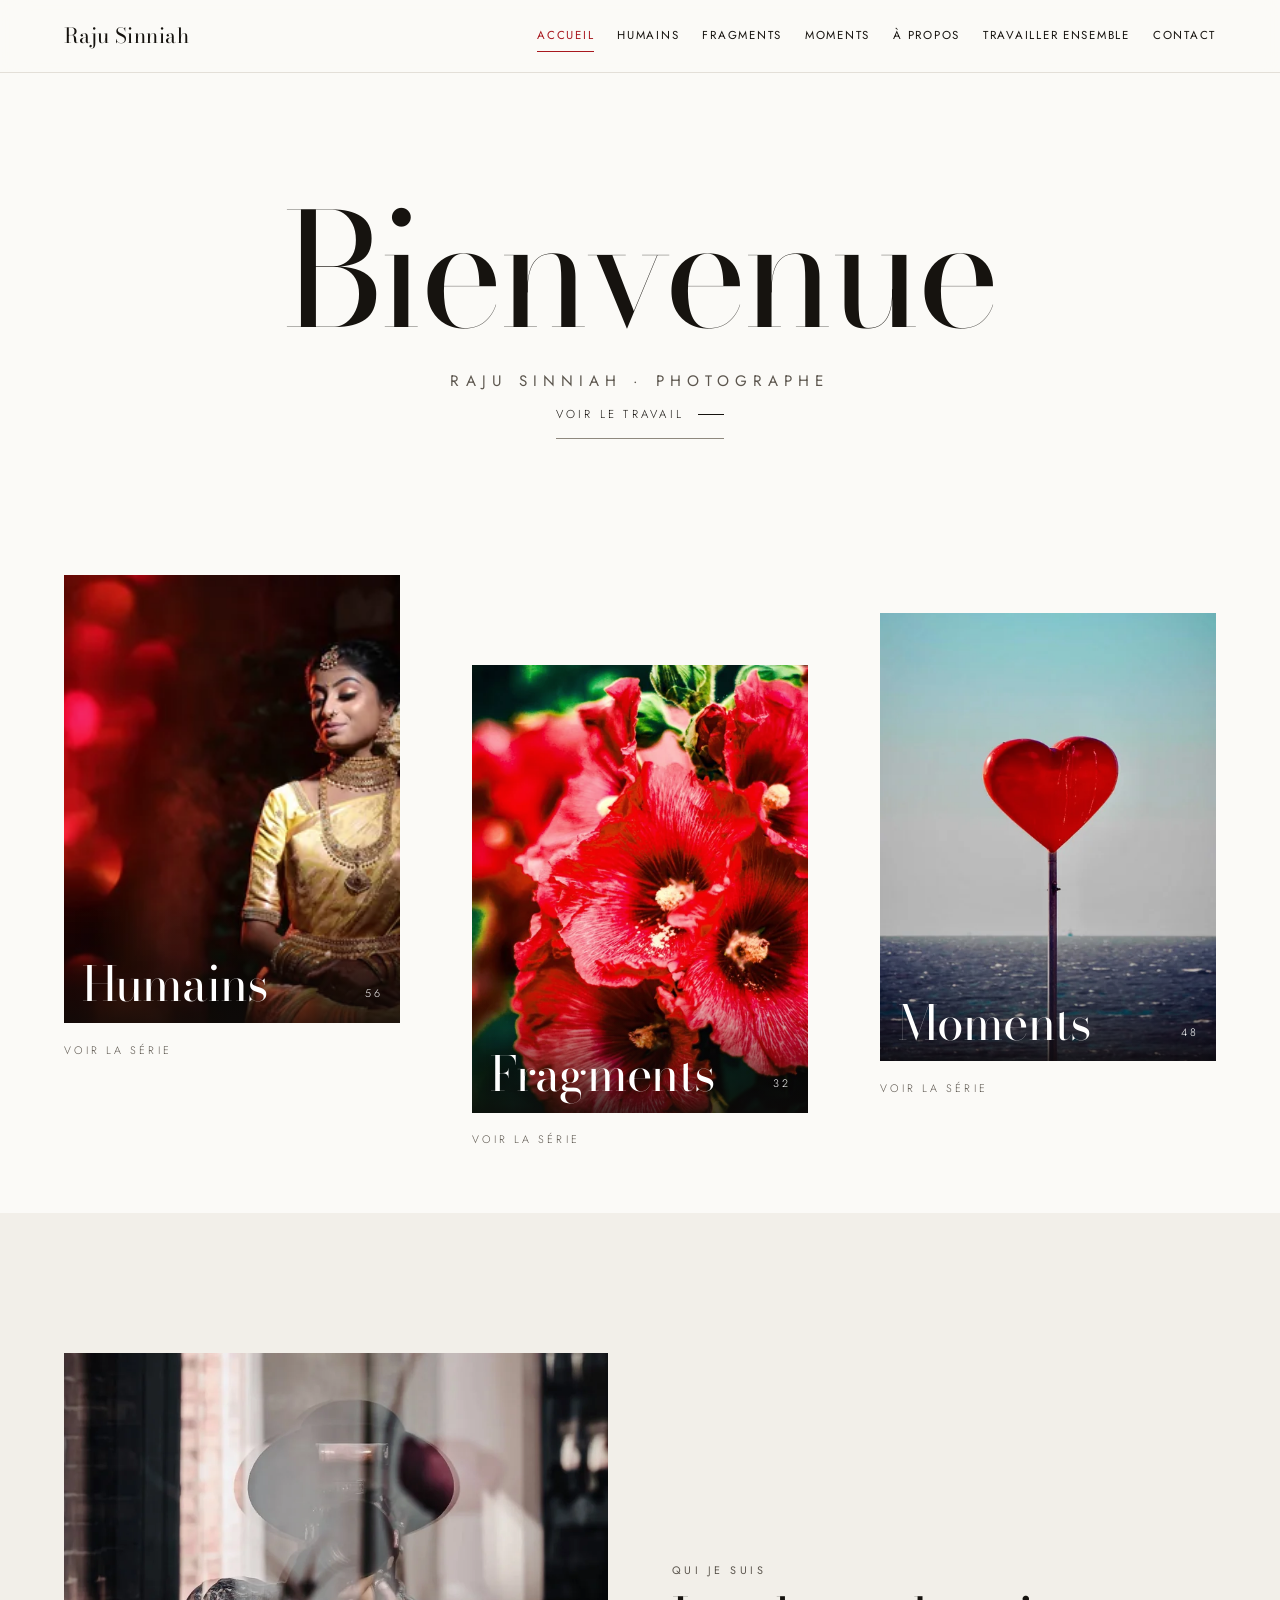
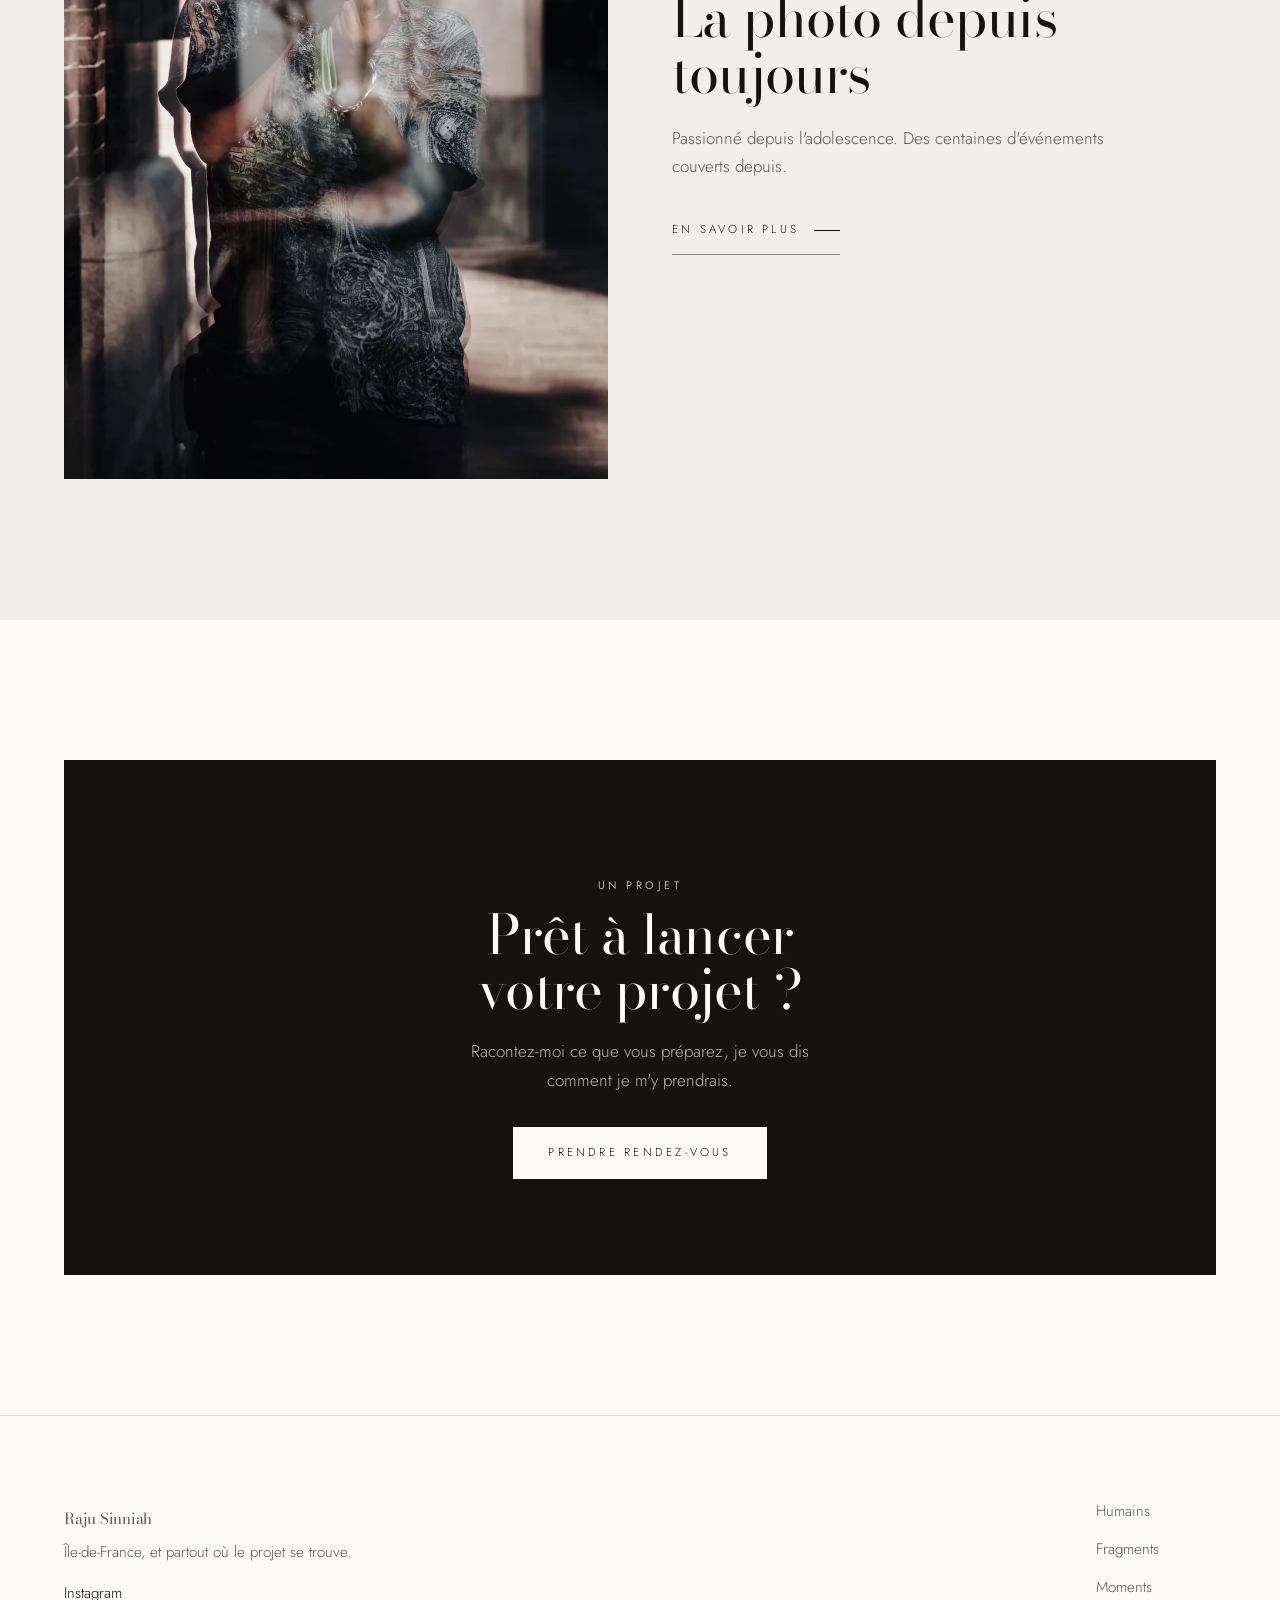
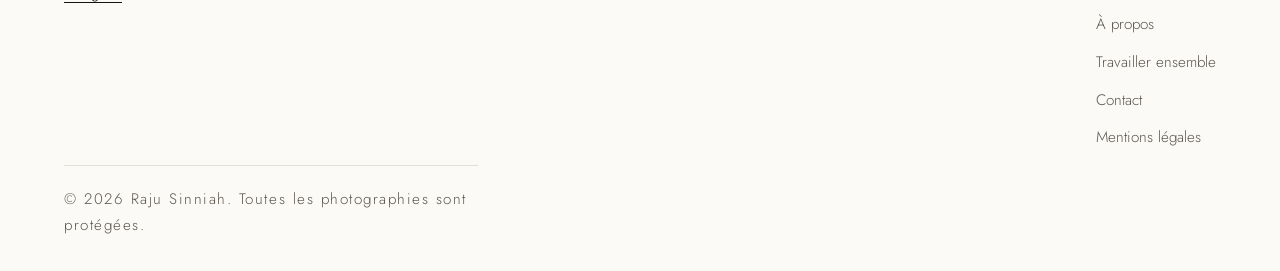
==== commit 2bbd4f6b: "feat: filet d'en-tête permanent et appel en bas d'accueil Le filet qui sépare l'en-tête du contenu e" ====
--- a/index.html
+++ b/index.html
@@ -20,6 +20,19 @@
 <link rel="preconnect" href="https://fonts.gstatic.com" crossorigin>
 <link href="https://fonts.googleapis.com/css2?family=Bodoni+Moda:opsz,wght@6..96,400;6..96,500&family=Jost:wght@300;400&display=swap" rel="stylesheet">
 <link rel="stylesheet" href="style.css">
+<script>
+  /* Les apparitions ne sont masquées que si la page peut vraiment les
+     révéler. Si script.js n'arrive pas, le filet de sécurité remet tout
+     en place au bout de 2,5 s. */
+  (function () {
+    var r = document.documentElement;
+    if (matchMedia("(prefers-reduced-motion: reduce)").matches) return;
+    r.classList.add("anim");
+    setTimeout(function () {
+      if (!window.__revele) r.classList.remove("anim");
+    }, 2500);
+  })();
+</script>
 </head>
 <body>
 <a class="saut-contenu" href="#contenu">Aller au contenu</a>
@@ -124,6 +137,18 @@
     </div>
   </section>
 
+  <section class="section">
+    <div class="enveloppe">
+      <div class="appel" data-apparait>
+        <p class="repere">Un projet</p>
+        <h2 style="margin-top:.8rem">Prêt à lancer<br>votre projet&nbsp;?</h2>
+        <p>Racontez-moi ce que vous préparez, je vous dis comment je m'y
+          prendrais.</p>
+        <a class="bouton" href="contact.html">Prendre rendez-vous</a>
+      </div>
+    </div>
+  </section>
+
 </main>
 
 <footer class="pied">
--- a/style.css
+++ b/style.css
@@ -77,10 +77,10 @@
   padding-block: 1.3rem;
   background: color-mix(in srgb, var(--blanc) 90%, transparent);
   backdrop-filter: blur(14px);
-  border-bottom: 1px solid transparent;
+  border-bottom: 1px solid var(--filet);
   transition: border-color .4s var(--courbe);
 }
-.entete[data-pose="true"] { border-bottom-color: var(--filet); }
+.entete[data-pose="true"] { border-bottom-color: var(--filet-actif); }
 .entete__rangee {
   display: flex; align-items: center; justify-content: space-between;
   gap: 1rem; flex-wrap: nowrap;
@@ -307,6 +307,29 @@
 .duo img { width: 100%; aspect-ratio: 4 / 5; object-fit: cover; }
 .duo--portrait img { aspect-ratio: 3 / 4; }
 
+/* --- Appel final -------------------------------------------------------- */
+.appel {
+  background: var(--encre); color: var(--blanc);
+  padding: clamp(3rem, 9vw, 6rem) clamp(1.5rem, 5vw, 4rem);
+  text-align: center;
+}
+.appel h2 { color: var(--blanc); }
+.appel p {
+  margin: 1.2rem auto 0; max-width: 40ch;
+  color: #BFB8AE;
+}
+.appel .repere { color: #BFB8AE; }
+
+.bouton {
+  display: inline-flex; align-items: center; justify-content: center;
+  min-height: 52px; margin-top: 2rem; padding: .9rem 2.2rem;
+  background: var(--blanc); color: var(--encre);
+  text-decoration: none;
+  font-size: .72rem; letter-spacing: .28em; text-transform: uppercase;
+  transition: background-color .35s var(--courbe), color .35s var(--courbe);
+}
+.bouton:hover { background: var(--rouge); color: #FFFFFF; }
+
 /* --- Pied --------------------------------------------------------------- */
 .pied { border-top: 1px solid var(--filet); padding-block: clamp(3rem, 7vw, 5rem) 2rem; }
 .pied__rangee { display: grid; gap: 2.5rem; }
@@ -367,13 +390,16 @@
 }
 @keyframes lever-rideau { to { transform: scaleY(0); } }
 
-/* Apparition au défilement. Sans JavaScript, rien n'est masqué. */
-[data-apparait] {
+/* Apparition au défilement. L'état masqué est porté par la classe « anim »,
+   posée par un script en tête de page et retirée d'office au bout de
+   2,5 s si rien ne l'a relayée. Sans JavaScript, ou si script.js ne
+   charge pas, le contenu reste donc visible. */
+.anim [data-apparait] {
   opacity: 0; transform: translateY(28px);
   transition: opacity .9s var(--courbe), transform .9s var(--courbe);
   transition-delay: var(--delai, 0s);
 }
-[data-apparait][data-vu="true"] { opacity: 1; transform: none; }
+.anim [data-apparait][data-vu="true"] { opacity: 1; transform: none; }
 
 /* Volet qui se retire sur l'image, comme on découvre un tirage. */
 .volet { position: relative; overflow: hidden; }
@@ -383,7 +409,9 @@
   transition: transform 1.05s var(--courbe);
   transition-delay: calc(var(--delai, 0s) + .12s);
 }
-[data-vu="true"] .volet::after, .volet[data-vu="true"]::after { transform: scaleY(0); }
+.anim [data-vu="true"] .volet::after,
+.anim .volet[data-vu="true"]::after { transform: scaleY(0); }
+:not(.anim) .volet::after { display: none; }
 
 @media (prefers-reduced-motion: reduce) {
   html { scroll-behavior: auto; }
@@ -396,6 +424,6 @@
   .nav a { transform: none; }
   .rideau { display: none; }
   .suiveur { display: none; }
-  [data-apparait] { opacity: 1; transform: none; }
+  .anim [data-apparait] { opacity: 1; transform: none; }
   .volet::after { display: none; }
 }
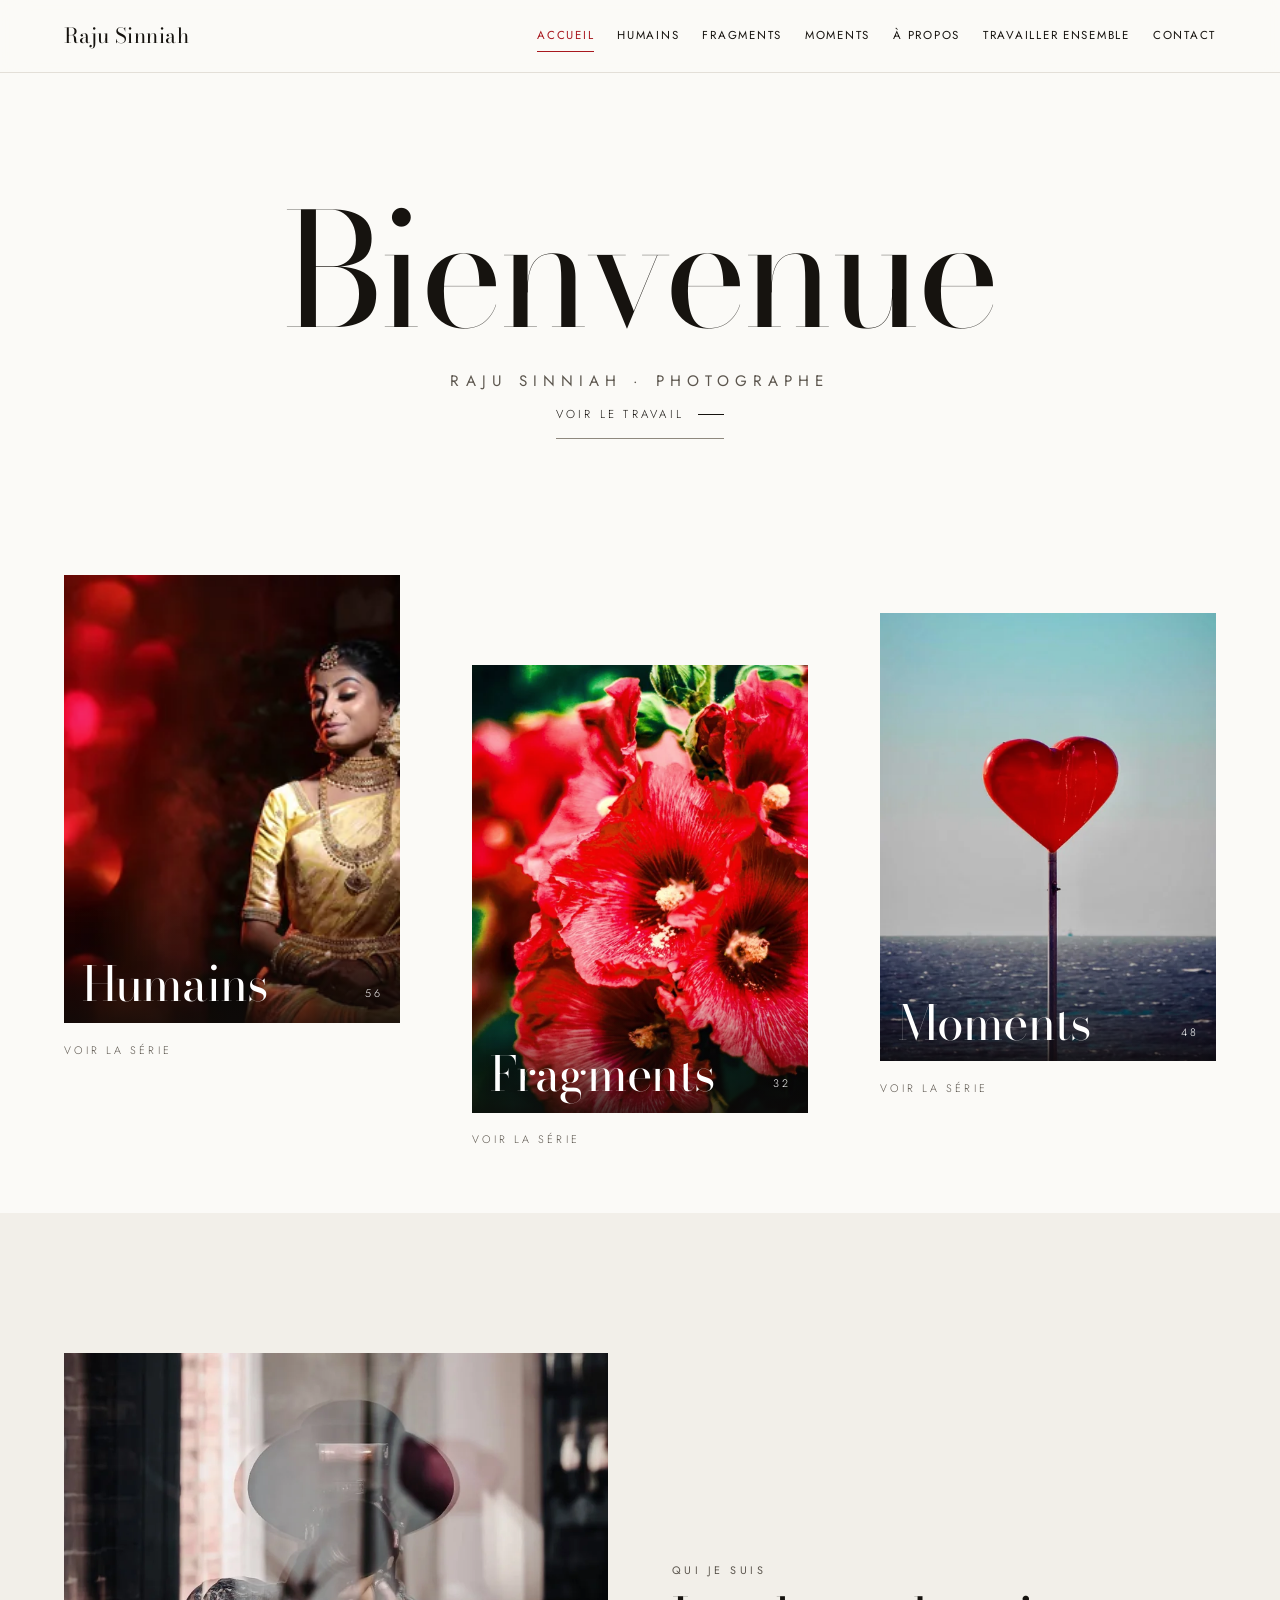
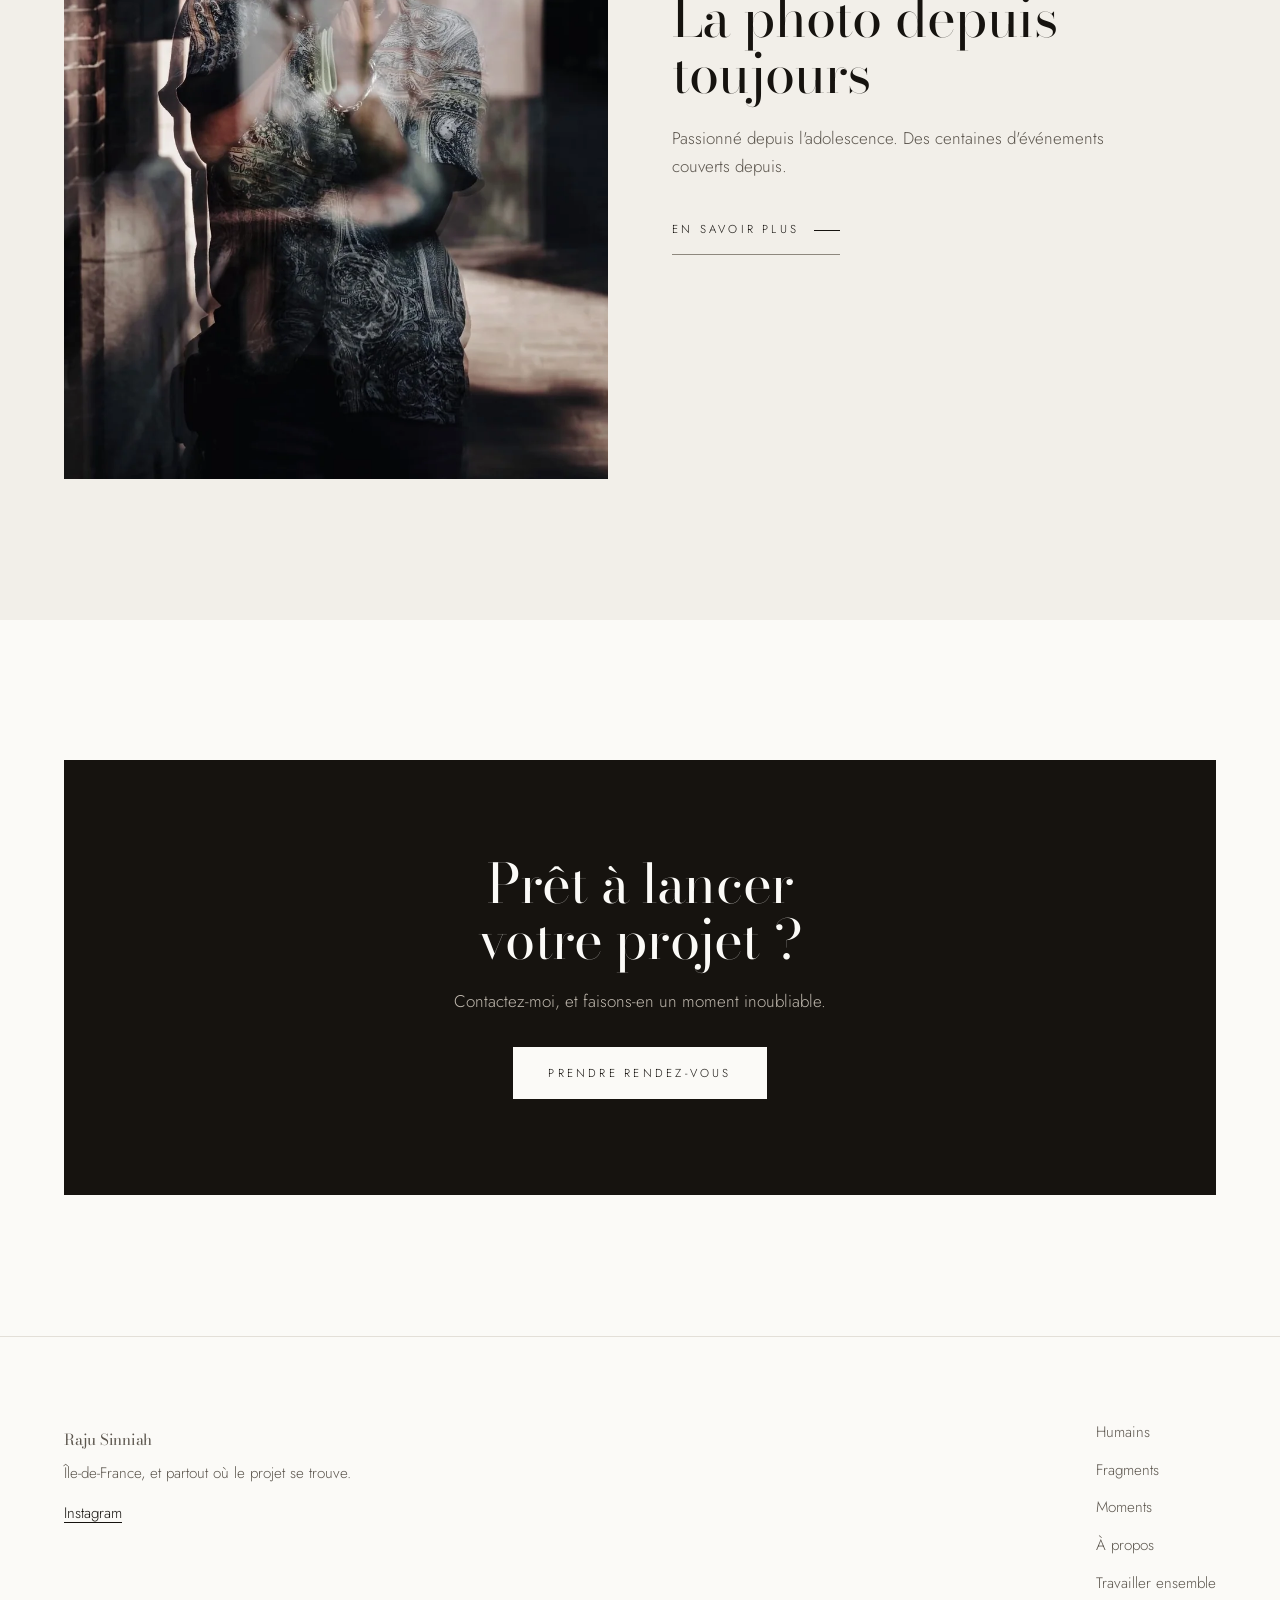
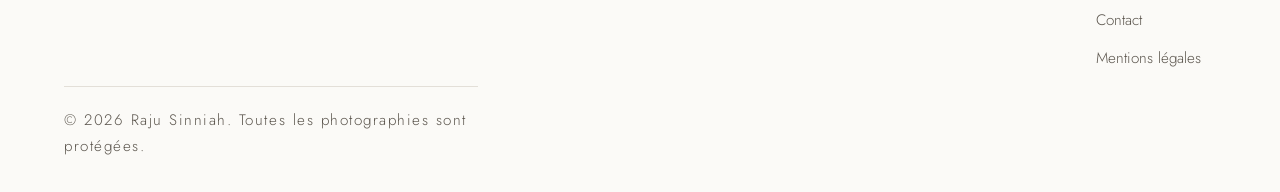
==== commit 4afb7ae0: "style: resserre l'appel en bas d'accueil Retire le surtitre « Un projet », qui redisait ce que le ti" ====
--- a/index.html
+++ b/index.html
@@ -140,10 +140,8 @@
   <section class="section">
     <div class="enveloppe">
       <div class="appel" data-apparait>
-        <p class="repere">Un projet</p>
-        <h2 style="margin-top:.8rem">Prêt à lancer<br>votre projet&nbsp;?</h2>
-        <p>Racontez-moi ce que vous préparez, je vous dis comment je m'y
-          prendrais.</p>
+        <h2>Prêt à lancer<br>votre projet&nbsp;?</h2>
+        <p>Contactez-moi, et faisons-en un moment inoubliable.</p>
         <a class="bouton" href="contact.html">Prendre rendez-vous</a>
       </div>
     </div>
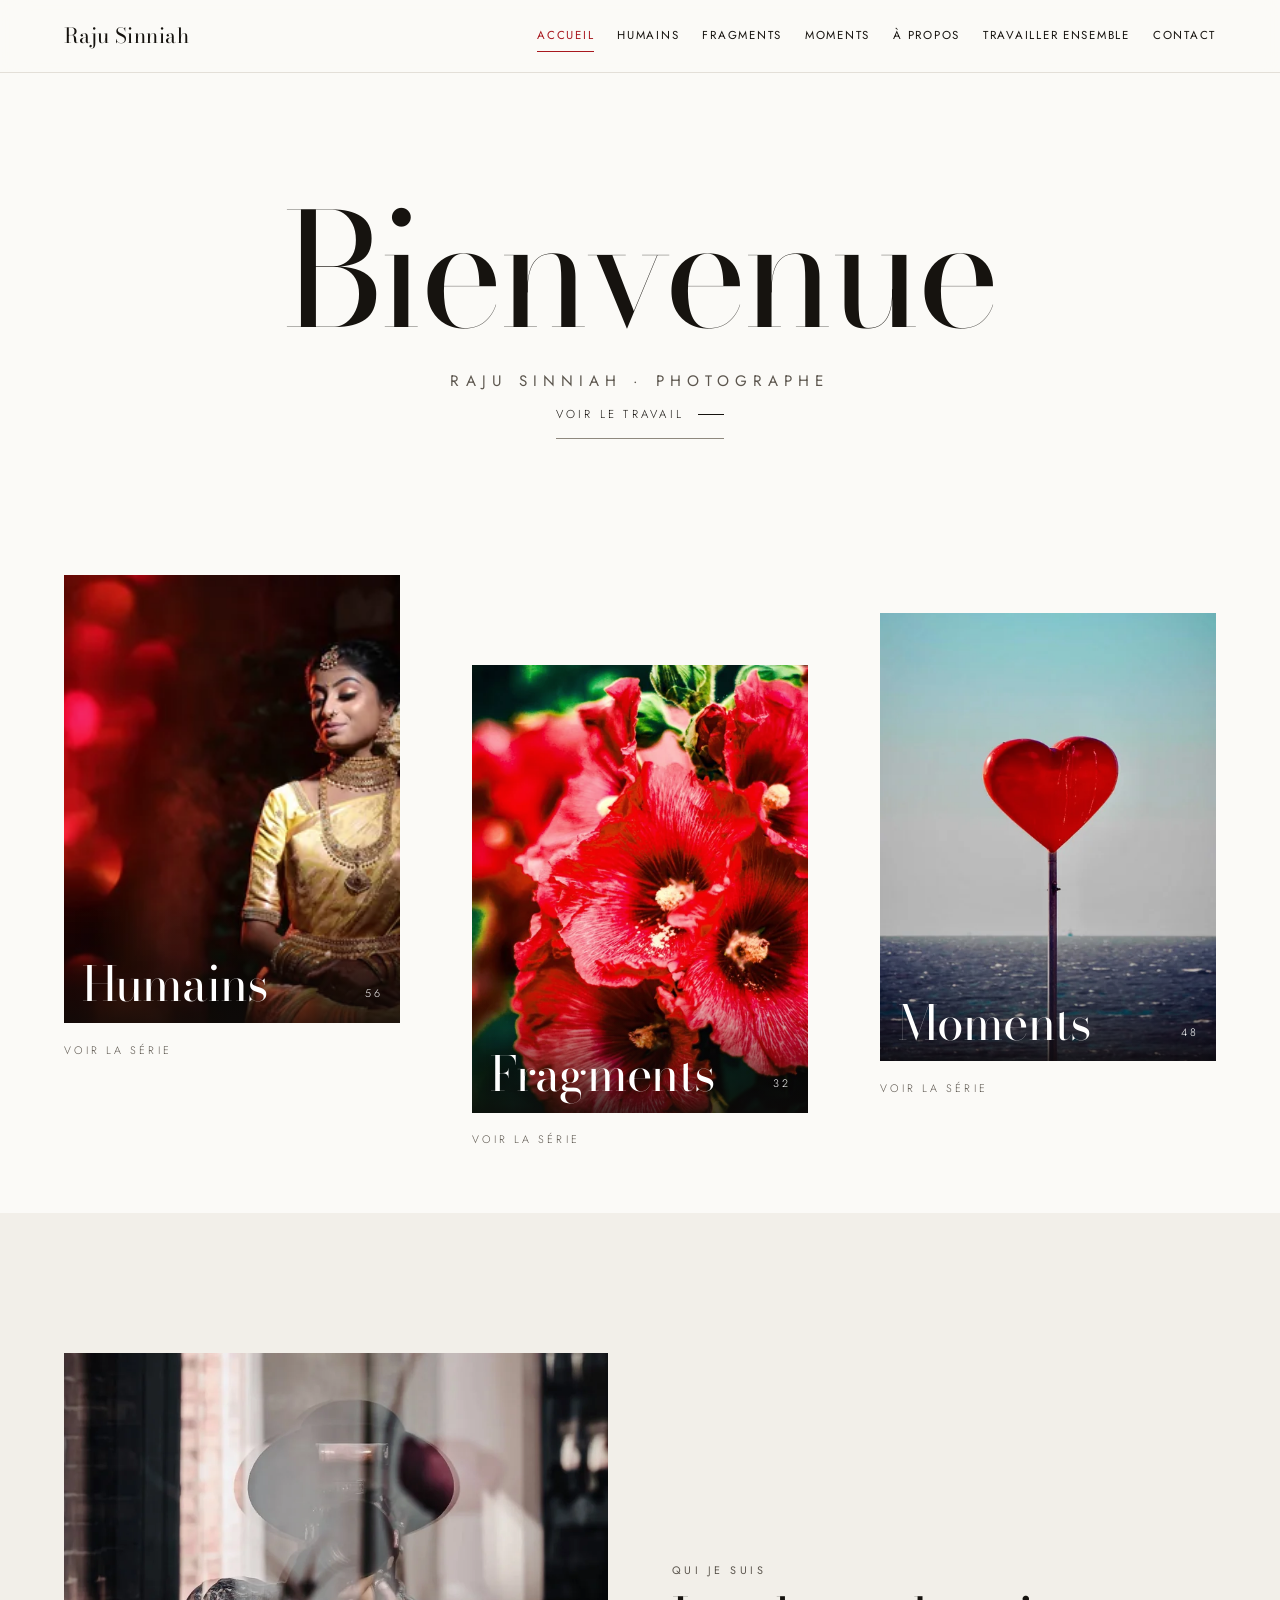
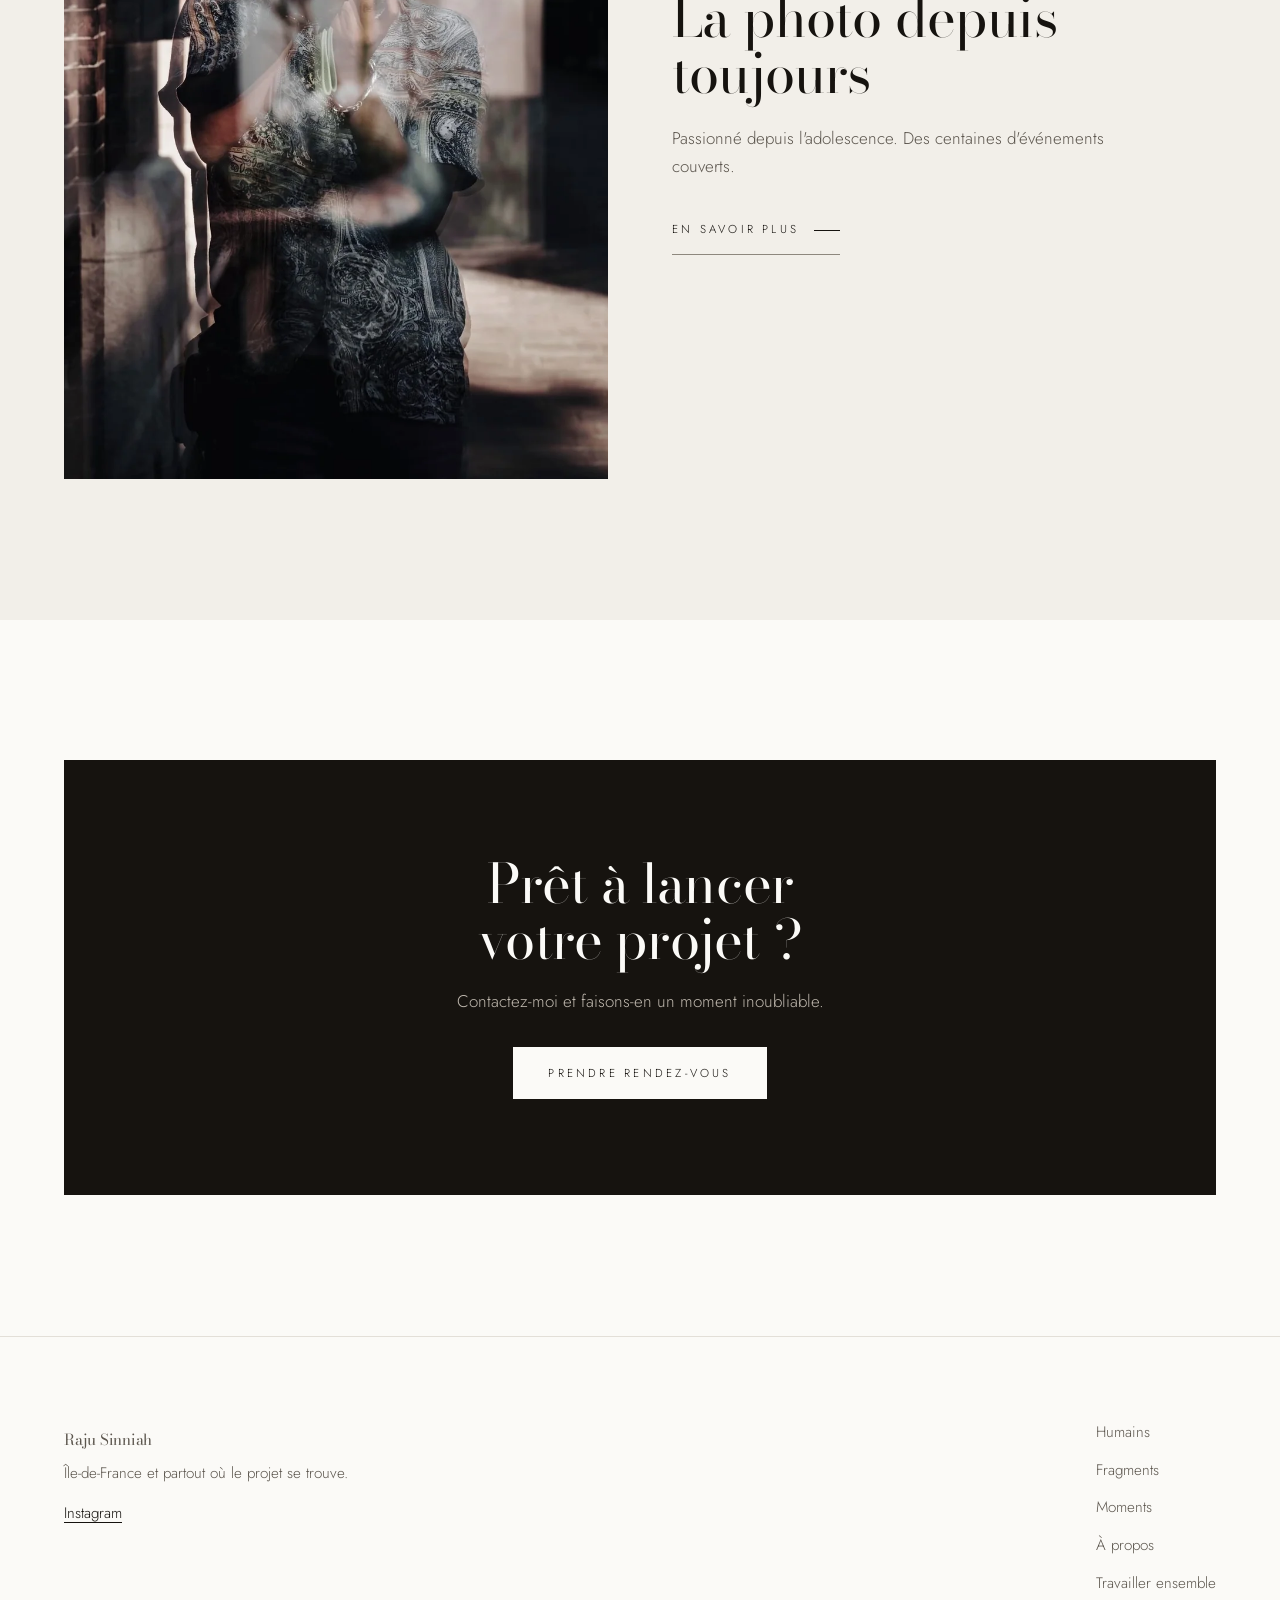
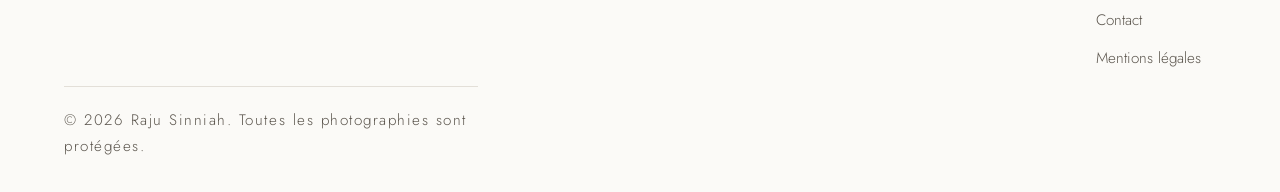
==== commit f40a80d7: "style: retire la ponctuation qui alourdissait le texte Plus une seule virgule, ni point-virgule, ni " ====
--- a/index.html
+++ b/index.html
@@ -131,7 +131,7 @@
         <p class="repere">Qui je suis</p>
         <h2 style="margin-top:.7rem">La photo depuis<br>toujours</h2>
         <p style="margin-top:1.4rem;color:var(--encre-doux)">Passionné depuis
-          l'adolescence. Des centaines d'événements couverts depuis.</p>
+          l'adolescence. Des centaines d'événements couverts.</p>
         <p style="margin-top:1.6rem"><a class="action" href="a-propos.html">En savoir plus</a></p>
       </div>
     </div>
@@ -141,7 +141,7 @@
     <div class="enveloppe">
       <div class="appel" data-apparait>
         <h2>Prêt à lancer<br>votre projet&nbsp;?</h2>
-        <p>Contactez-moi, et faisons-en un moment inoubliable.</p>
+        <p>Contactez-moi et faisons-en un moment inoubliable.</p>
         <a class="bouton" href="contact.html">Prendre rendez-vous</a>
       </div>
     </div>
@@ -154,7 +154,7 @@
     <div class="pied__rangee">
       <div>
         <p class="pied__nom didone">Raju Sinniah</p>
-        <p>Île-de-France, et partout où le projet se trouve.</p>
+        <p>Île-de-France et partout où le projet se trouve.</p>
         <p><a href="https://www.instagram.com/raju_sinniah/" rel="noopener">Instagram</a></p>
       </div>
       <ul>
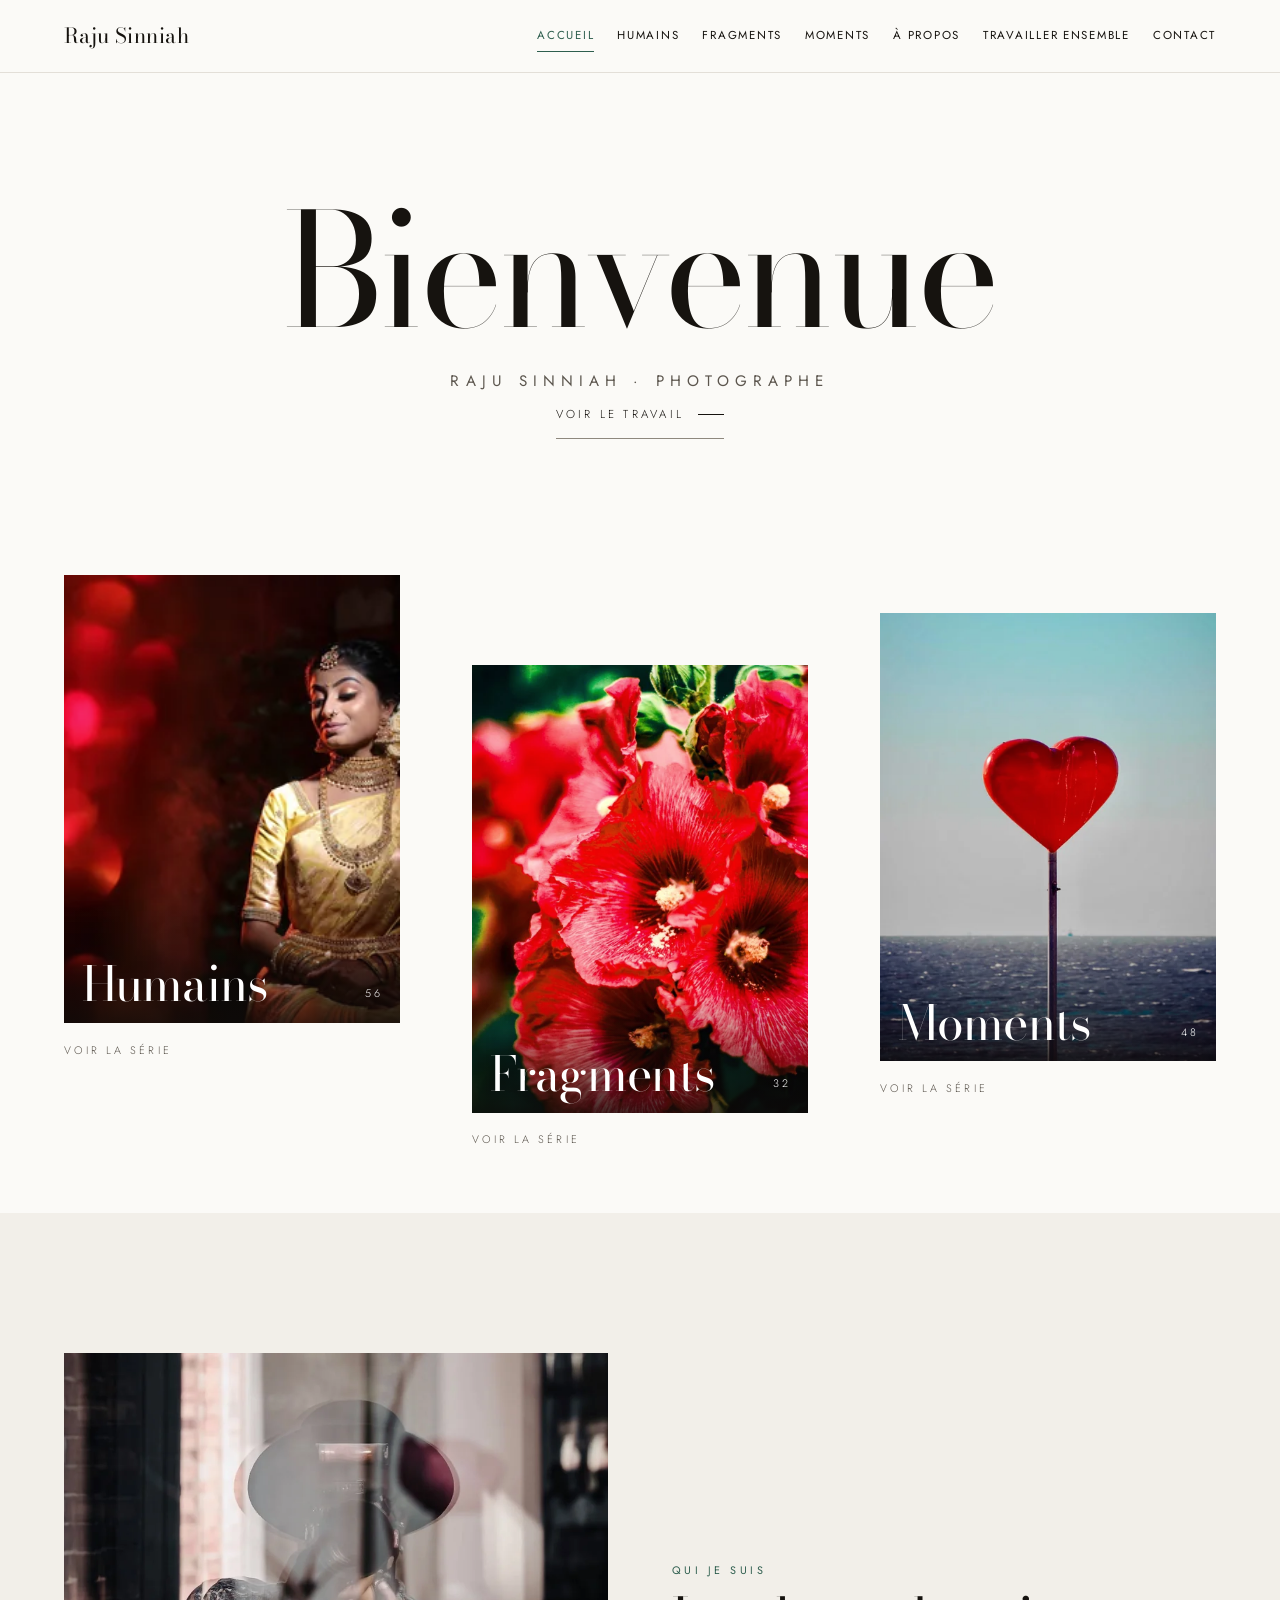
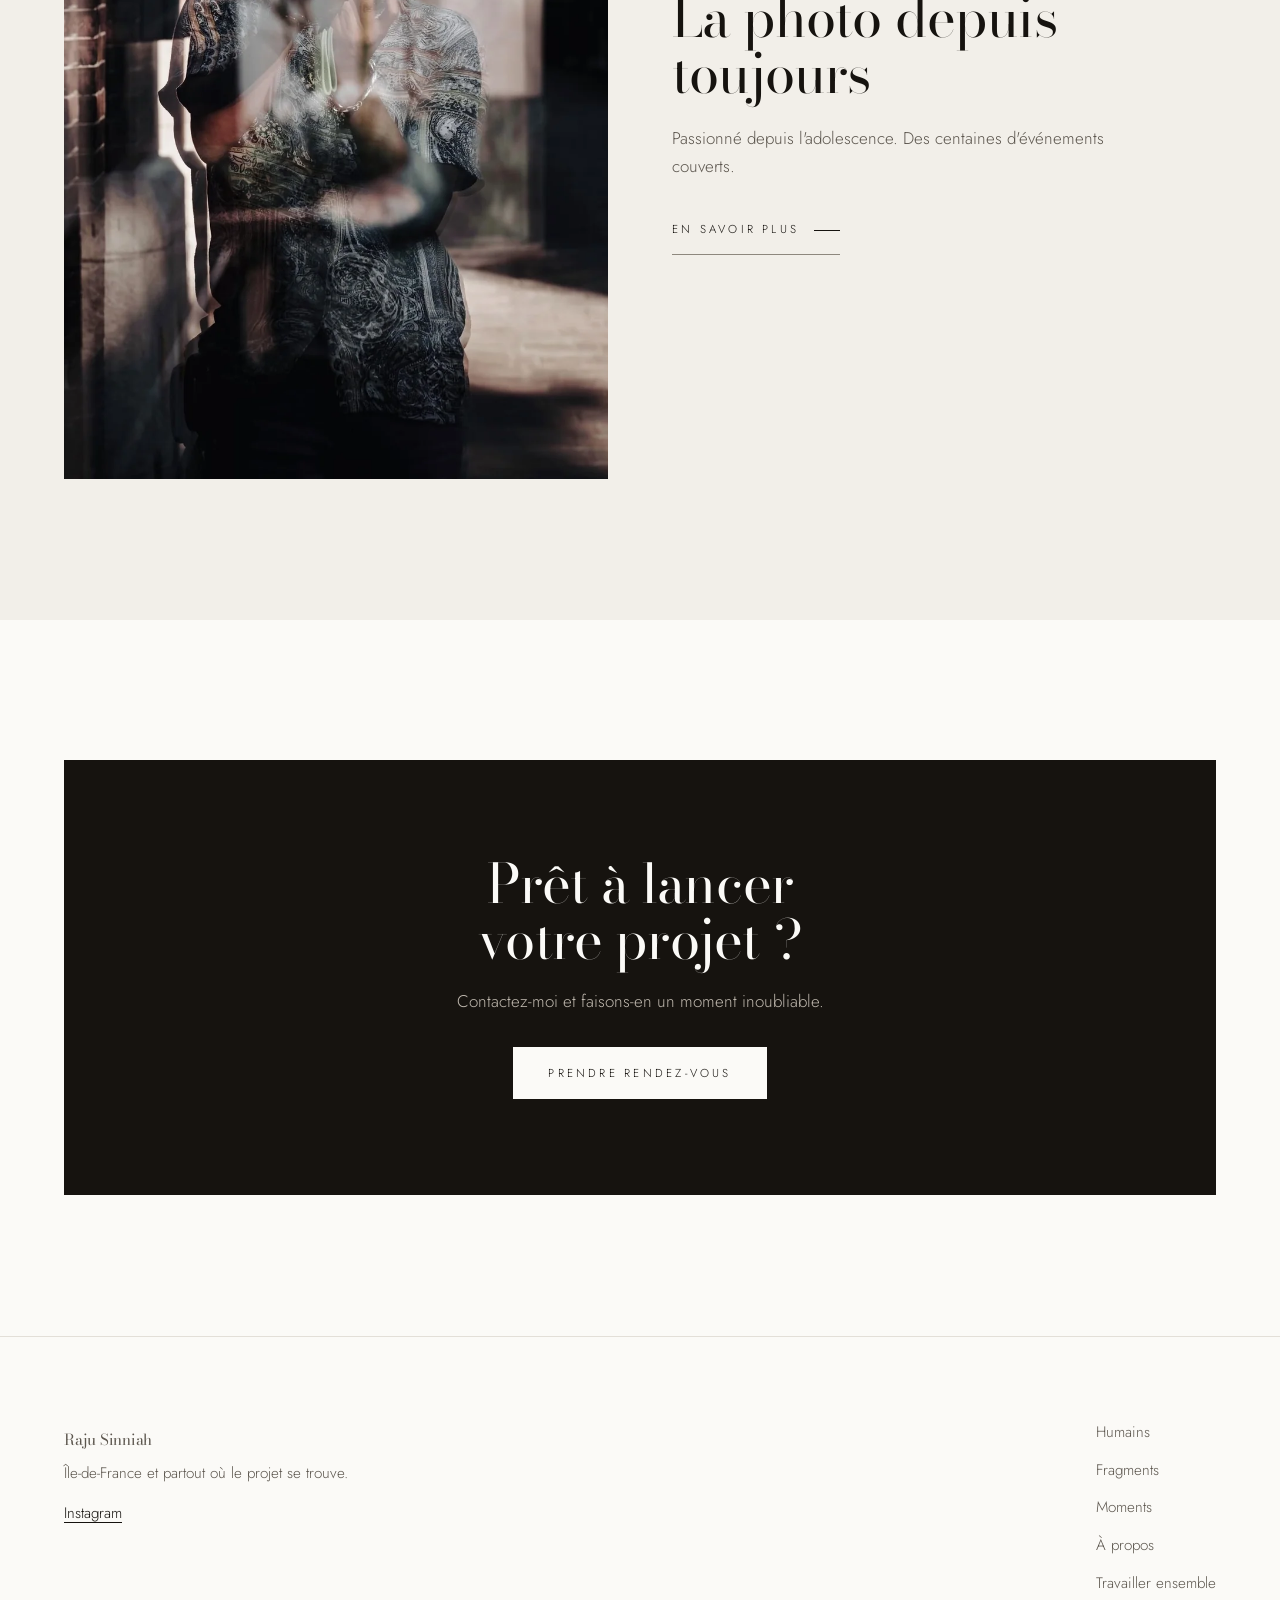
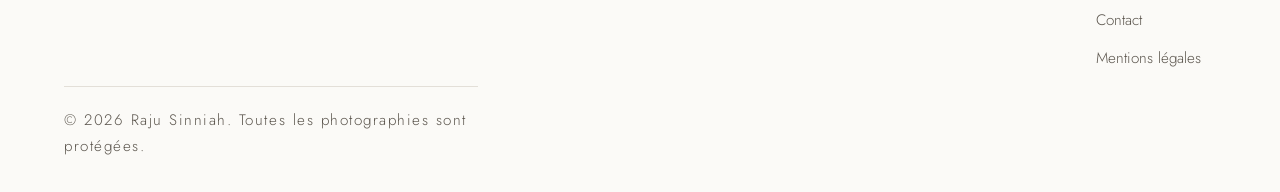
==== commit b430bdea: "Adresse du site : nailsbydeb.cloud Liens canoniques, Open Graph, sitemap et robots.txt pointent sur " ====
--- a/index.html
+++ b/index.html
@@ -5,13 +5,13 @@
 <meta name="viewport" content="width=device-width, initial-scale=1">
 <title>Raju Sinniah — Photographe, Île-de-France</title>
 <meta name="description" content="Photographe depuis 2010. Mariages, portraits, événements et images de marque, en Île-de-France et partout en France.">
-<link rel="canonical" href="https://jrpsg92.github.io/Rajouphoto.fr/">
+<link rel="canonical" href="https://nailsbydeb.cloud/">
 
 <meta property="og:type" content="website">
 <meta property="og:title" content="Raju Sinniah — Photographe, Île-de-France">
 <meta property="og:description" content="Photographe depuis 2010. Mariages, portraits, événements et images de marque, en Île-de-France et partout en France.">
-<meta property="og:image" content="https://jrpsg92.github.io/Rajouphoto.fr/img/humains-01-1200.webp">
-<meta property="og:url" content="https://jrpsg92.github.io/Rajouphoto.fr/">
+<meta property="og:image" content="https://nailsbydeb.cloud/img/humains-01-1200.webp">
+<meta property="og:url" content="https://nailsbydeb.cloud/">
 <meta property="og:locale" content="fr_FR">
 <meta name="twitter:card" content="summary_large_image">
 <meta name="theme-color" content="#0E0B09">
@@ -178,8 +178,8 @@
   "@type": "ProfessionalService",
   "name": "Raju Sinniah",
   "description": "Photographe depuis 2010. Mariages, portraits, événements et images de marque.",
-  "url": "https://jrpsg92.github.io/Rajouphoto.fr/",
-  "image": "https://jrpsg92.github.io/Rajouphoto.fr/img/humains-01-1000.webp",
+  "url": "https://nailsbydeb.cloud/",
+  "image": "https://nailsbydeb.cloud/img/humains-01-1000.webp",
   "address": { "@type": "PostalAddress", "addressRegion": "Île-de-France", "addressCountry": "FR" },
   "areaServed": { "@type": "Country", "name": "France" },
   "sameAs": ["https://www.instagram.com/raju_sinniah/"],
--- a/style.css
+++ b/style.css
@@ -1,6 +1,6 @@
 /* ==========================================================================
    Raju Sinniah — photographe
-   Blanc chaud, encre, un rouge profond en repère. Les photographies
+   Blanc chaud, encre, une touche de vert de sous-bois. Les photographies
    portent toute la couleur, le site n'en ajoute pas. Didone de magazine
    pour les titres, sans empattement fin pour le texte.
    ========================================================================== */
@@ -10,7 +10,10 @@
   --blanc-creux: #F2EFE9;
   --encre: #16130F;
   --encre-doux: #5C564E;
-  --rouge: #A8181E;
+  /* Vert de sous-bois, repris des photographies de la série Fragments.
+     Employé par touches, jamais en aplat. */
+  --vert: #2E5E4E;
+  --vert-clair: #8FC6B0;   /* sur fond sombre uniquement */
 
   --filet: #E3DFD8;        /* séparateur décoratif */
   --filet-actif: #8E887E;  /* contour porteur d'information, ≥ 3:1 */
@@ -52,14 +55,16 @@
 img { display: block; max-width: 100%; height: auto; }
 
 a { color: var(--encre); text-underline-offset: .25em; }
-a:hover { text-decoration-color: var(--rouge); }
-
-:focus-visible { outline: 2px solid var(--rouge); outline-offset: 4px; }
-
+a:hover { text-decoration-color: var(--vert); }
+
+:focus-visible { outline: 2px solid var(--vert); outline-offset: 4px; }
+
+/* Les surtitres portent le vert. C'est la touche visible sur chaque
+   page, y compris au doigt, là où aucun survol n'existe. */
 .repere {
   font-size: .68rem; font-weight: 400;
   letter-spacing: .32em; text-transform: uppercase;
-  color: var(--encre-doux);
+  color: var(--vert);
 }
 
 .enveloppe { width: min(100% - 2 * var(--marge), 1440px); margin-inline: auto; }
@@ -75,11 +80,23 @@
 .entete {
   position: sticky; top: 0; z-index: 200;
   padding-block: 1.3rem;
-  background: color-mix(in srgb, var(--blanc) 90%, transparent);
-  backdrop-filter: blur(14px);
   border-bottom: 1px solid var(--filet);
   transition: border-color .4s var(--courbe);
 }
+/* Le fond et le flou vivent sur un calque séparé. Portés par .entete,
+   ils en feraient le bloc conteneur du volet de navigation, qui se
+   replierait alors sur la hauteur de la barre au lieu de couvrir
+   l'écran. C'est ce qui cassait le menu sur iPhone. */
+.entete::before {
+  content: ""; position: absolute; inset: 0; z-index: -1;
+  background: rgb(251 250 247 / .92);
+  background: color-mix(in srgb, var(--blanc) 92%, transparent);
+  -webkit-backdrop-filter: blur(14px);
+  backdrop-filter: blur(14px);
+}
+
+/* Le nom et le bouton restent au-dessus du volet, pour pouvoir le fermer. */
+.signature, .bascule { position: relative; z-index: 160; }
 .entete[data-pose="true"] { border-bottom-color: var(--filet-actif); }
 .entete__rangee {
   display: flex; align-items: center; justify-content: space-between;
@@ -140,7 +157,7 @@
 .nav li:nth-child(5) a { transition-delay: .2s; }
 .nav li:nth-child(6) a { transition-delay: .25s; }
 .nav li:nth-child(7) a { transition-delay: .3s; }
-.nav a:hover, .nav a[aria-current="page"] { color: var(--rouge); }
+.nav a:hover, .nav a[aria-current="page"] { color: var(--vert); }
 
 @media (min-width: 62rem) {
   .bascule { display: none; }
@@ -180,7 +197,7 @@
   transition: border-color .35s var(--courbe), color .35s;
 }
 .action::after { content: ""; width: 26px; height: 1px; background: currentColor; transition: width .35s var(--courbe); }
-.action:hover { color: var(--rouge); border-color: var(--rouge); }
+.action:hover { color: var(--vert); border-color: var(--vert); }
 .action:hover::after { width: 42px; }
 
 /* --- Accueil ------------------------------------------------------------ */
@@ -270,7 +287,7 @@
   color: var(--encre-doux);
   transition: color .3s, letter-spacing .4s var(--courbe);
 }
-.serie:hover .serie__fleche { color: var(--rouge); letter-spacing: .36em; }
+.serie:hover .serie__fleche { color: var(--vert); letter-spacing: .36em; }
 
 /* --- Planche ------------------------------------------------------------ */
 .planche { display: grid; gap: clamp(.5rem, 1.2vw, 1rem); grid-template-columns: repeat(2, 1fr); }
@@ -300,6 +317,14 @@
   color: var(--encre-doux); font-family: Jost, sans-serif;
   font-size: .68rem; letter-spacing: .24em; text-transform: uppercase;
 }
+/* Un court filet vert ouvre chaque ligne de la liste. */
+.liste-grande li { position: relative; }
+.liste-grande li::before {
+  content: ""; position: absolute; left: 0; top: -1px;
+  width: 0; height: 1px; background: var(--vert);
+  transition: width .5s var(--courbe);
+}
+.liste-grande li:hover::before { width: 56px; }
 
 /* --- Duo texte / image -------------------------------------------------- */
 .duo { display: grid; gap: clamp(2rem, 5vw, 4.5rem); align-items: center; }
@@ -318,7 +343,7 @@
   margin: 1.2rem auto 0; max-width: 40ch;
   color: #BFB8AE;
 }
-.appel .repere { color: #BFB8AE; }
+.appel .repere { color: var(--vert-clair); }
 
 .bouton {
   display: inline-flex; align-items: center; justify-content: center;
@@ -328,7 +353,7 @@
   font-size: .72rem; letter-spacing: .28em; text-transform: uppercase;
   transition: background-color .35s var(--courbe), color .35s var(--courbe);
 }
-.bouton:hover { background: var(--rouge); color: #FFFFFF; }
+.bouton:hover { background: var(--vert-clair); color: var(--encre); }
 
 /* --- Pied --------------------------------------------------------------- */
 .pied { border-top: 1px solid var(--filet); padding-block: clamp(3rem, 7vw, 5rem) 2rem; }
@@ -338,7 +363,7 @@
 .pied p { color: var(--encre-doux); font-size: .95rem; margin: .9rem 0 0; }
 .pied ul { list-style: none; margin: 0; padding: 0; display: grid; gap: .55rem; }
 .pied ul a { font-size: .95rem; color: var(--encre-doux); text-decoration: none; }
-.pied ul a:hover { color: var(--encre); }
+.pied ul a:hover { color: var(--vert); }
 .pied__mention {
   margin-top: clamp(2.5rem, 6vw, 4rem); padding-top: 1.3rem;
   border-top: 1px solid var(--filet);
@@ -355,7 +380,7 @@
   color: #CFC9C0; font-size: 1.3rem; cursor: pointer;
   transition: color .3s;
 }
-.visionneuse__bouton:hover { color: #FFFFFF; }
+.visionneuse__bouton:hover { color: var(--vert-clair); }
 
 /* --- Utilitaires -------------------------------------------------------- */
 .hors-ecran {
@@ -363,21 +388,6 @@
   padding: 0; margin: -1px; overflow: hidden;
   clip-path: inset(50%); white-space: nowrap;
 }
-
-/* --- Étiquette qui suit le curseur -------------------------------------- */
-/* Sur la planche, un repère suit le pointeur et annonce l'agrandissement.
-   Il n'apparaît qu'avec une souris, jamais au doigt. */
-.suiveur {
-  position: fixed; top: 0; left: 0; z-index: 120;
-  display: grid; place-items: center;
-  width: 92px; height: 92px; border-radius: 50%;
-  background: var(--encre); color: var(--blanc);
-  font-size: .6rem; letter-spacing: .22em; text-transform: uppercase;
-  pointer-events: none;
-  opacity: 0; transform: translate(-50%, -50%) scale(.6);
-  transition: opacity .35s var(--courbe), transform .35s var(--courbe);
-}
-.suiveur[data-actif="true"] { opacity: 1; transform: translate(-50%, -50%) scale(1); }
 
 /* --- Interactions ------------------------------------------------------- */
 /* Rideau d'ouverture de page. Animation CSS pure, donc il se lève même
@@ -423,7 +433,6 @@
   .leve > * { transform: none; }
   .nav a { transform: none; }
   .rideau { display: none; }
-  .suiveur { display: none; }
   .anim [data-apparait] { opacity: 1; transform: none; }
   .volet::after { display: none; }
 }
